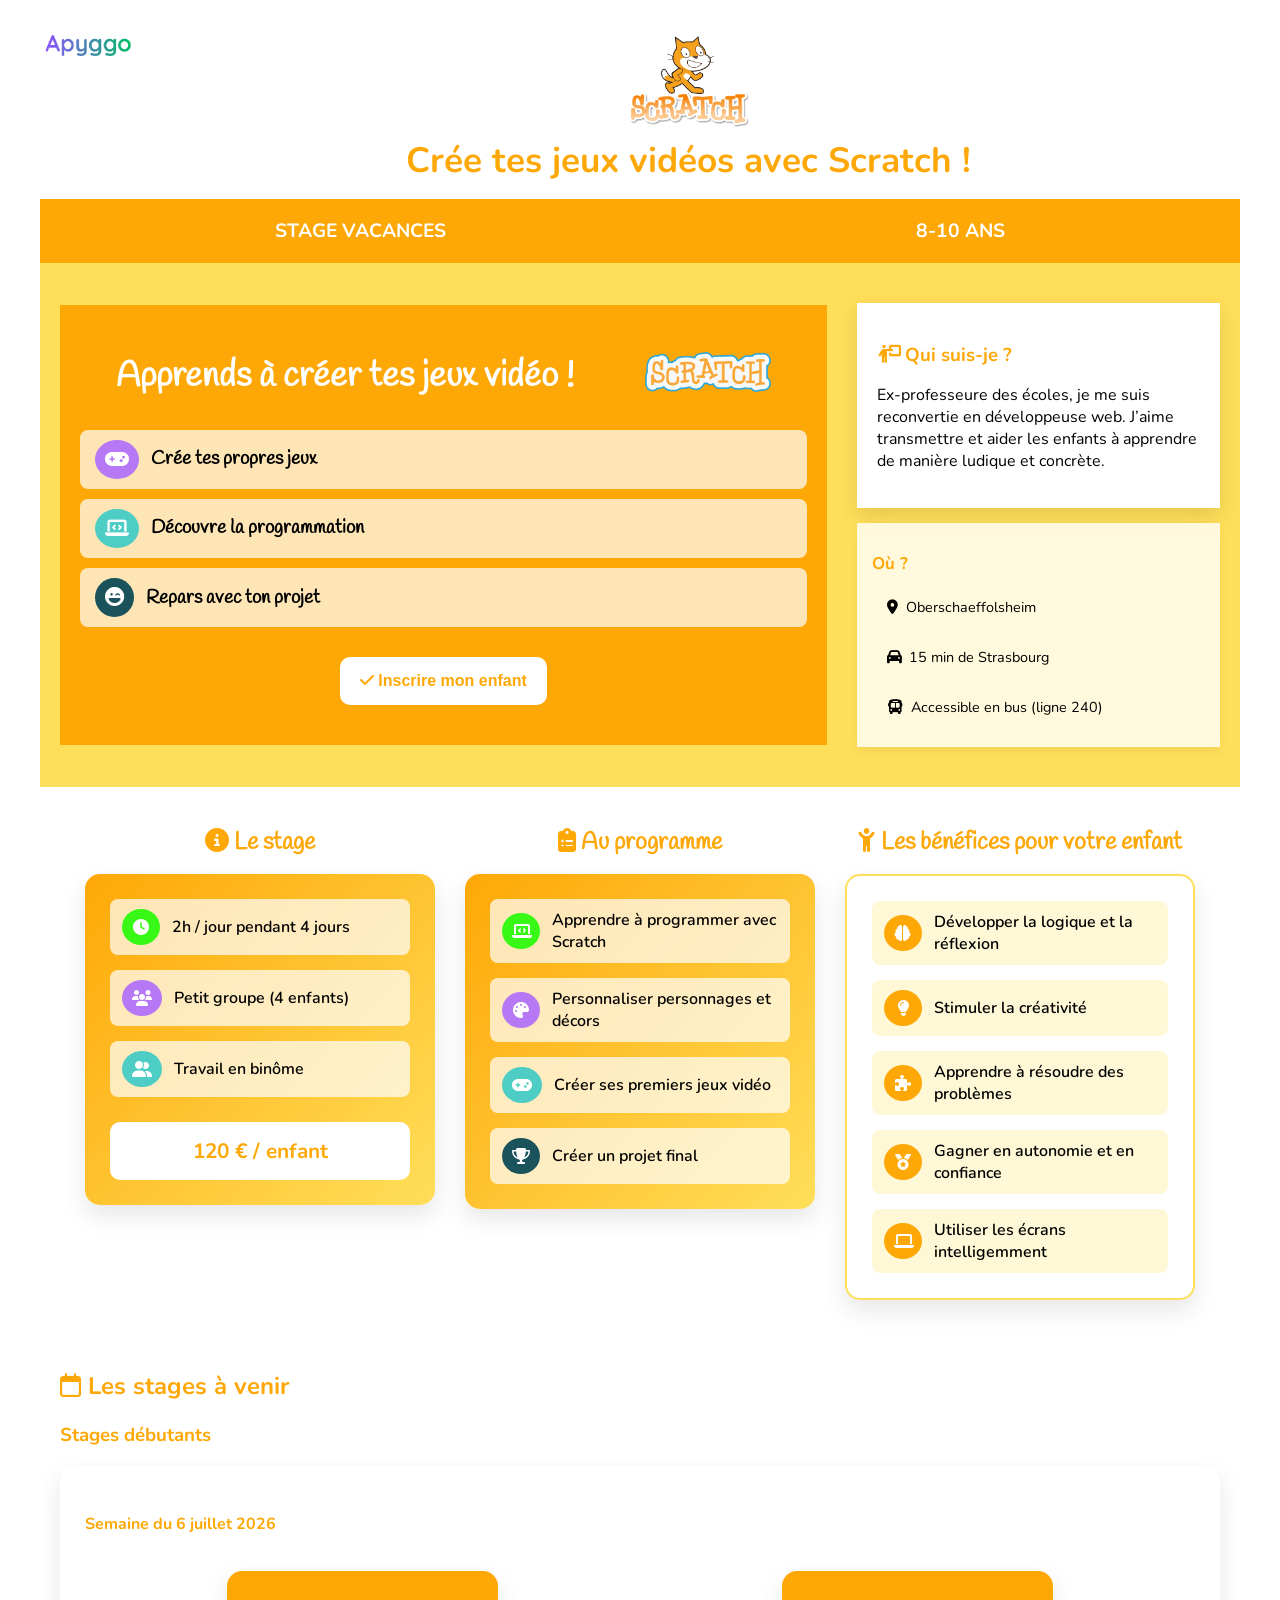
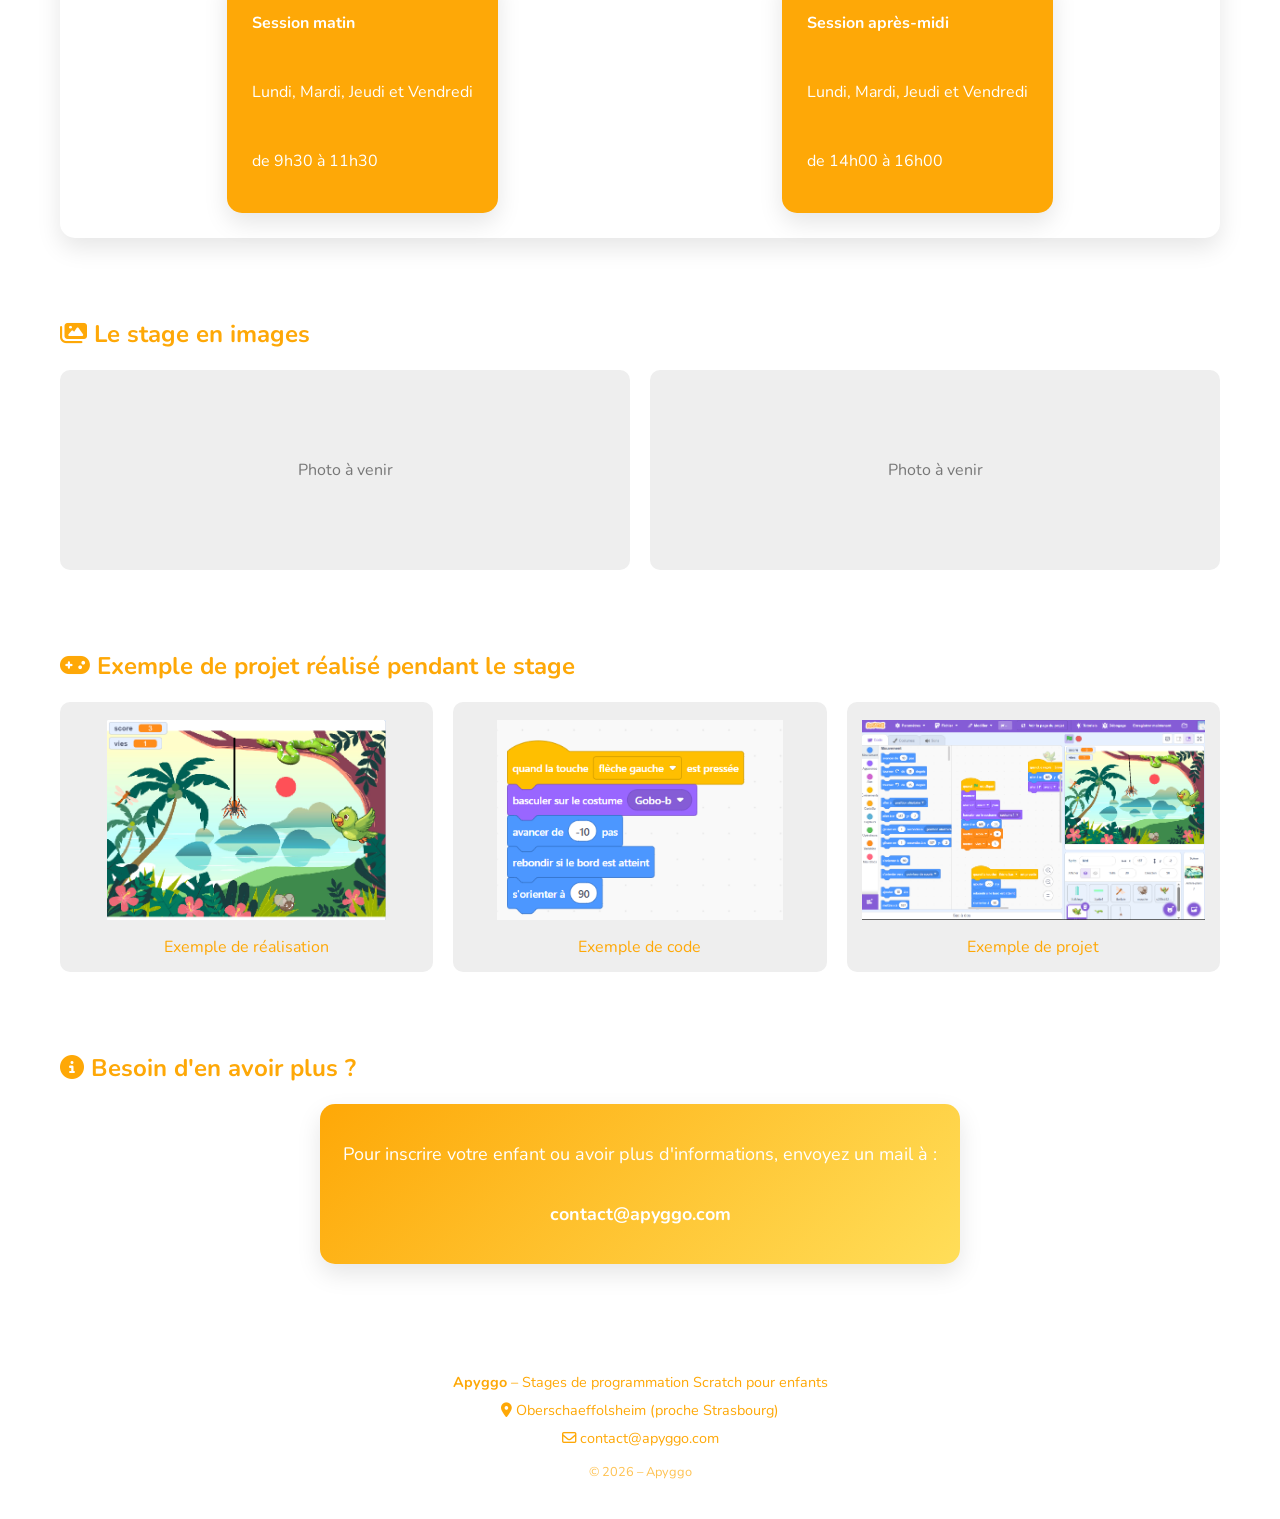
==== stages-scratch/index.html @ 422cd776 "ameliorations seo" ====
<!DOCTYPE html>
<html lang="fr">
<head>
<meta charset="UTF-8">
  <meta name="viewport" content="width=device-width, initial-scale=1.0">

<title>Atelier Scratch pour Enfants à Oberschaeffolsheim près de Strasbourg | Activité vacances Bas-Rhin - Alsace</title>
  
  <meta name="description" content="Vous cherchez une activité pour les vacances scolaires en Alsace ? Découvrez nos stages Scratch pour enfants de 8 à 10 ans à Oberschaeffolsheim, près de Strasbourg. Une activité ludique et éducative pour apprendre la programmation, développer sa logique et créer son propre jeu vidéo.">
  <meta name="keywords" content="stage Scratch enfant, vacances enfants Strasbourg, programmation pour enfants, code débutant, atelier code Bas-Rhin, Oberschaeffolsheim">

  <!-- Google Fonts -->
<link href="https://fonts.googleapis.com/css2?family=Nunito:wght@400;600;800&display=swap" rel="stylesheet">
<link href="https://fonts.googleapis.com/css2?family=Edu+NSW+ACT+Cursive:wght@400..700&family=Handlee&family=Montserrat:ital,wght@0,100..900;1,100..900&family=Nunito:ital,wght@0,200..1000;1,200..1000&family=Raleway:ital,wght@0,100..900;1,100..900&family=Roboto:ital,wght@0,100;0,300;0,400;0,500;0,700;0,900;1,100;1,300;1,400;1,500;1,700;1,900&display=swap" rel="stylesheet">
<link href="style.css" rel="stylesheet">
<link rel="stylesheet" href="https://cdnjs.cloudflare.com/ajax/libs/font-awesome/6.5.0/css/all.min.css">

 <!-- Open Graph / Facebook -->
  <meta property="og:title" content="Stage Scratch pour Enfants à Oberschaeffolsheim">
  <meta property="og:description" content="Stage de programmation Scratch pour enfants de 8 à 10 ans pendant les vacances à Oberschaeffolsheim, près de Strasbourg.">
  <meta property="og:type" content="website">
  <meta property="og:url" content="https://apyggo.com/stages-scratch/index.html">
  <meta property="og:image" content="https://apyggo.com/stages-scratch/logo_scratch.png">

  <link rel="icon" type="image/png" href="logo_apyggo_favicon.png">

</head>

<body class="reveal">

<header>
    <div class="header-top">
        <div class="logo-planyggo">
            <a href="../index.html"><img src="../images/logo_apyggo_3_small.png" alt="Apyggo — logo"/></a>
        </div>
        <div class="titre">
            <img src="logo_scratch.png" height="100px">
            <h1>Crée tes jeux vidéos avec Scratch !</h1>
        </div>
    </div>
    
    <div class="header-bar">
        <p>STAGE VACANCES</p>
        <P>8-10 ANS</P>       
    </div>
</header>

<section class="hero">
    <div class="col_1">
        <div class="hero_title">
        <h2>Apprends à créer tes jeux vidéo !</h2><img src="logo_text.png" height="40px"/>
</div>
        <p class="item"><i class="fa-solid fa-gamepad"></i> Crée tes propres jeux</p>
        <p class="item"><i class="fa-solid fa-laptop-code"></i> Découvre la programmation</p>
        <p class="item"><i class="fa-solid fa-face-laugh-wink"></i> Repars avec ton projet</p>

        <button onclick="contact()" class="cta" id="btn-contact">
            <i class="fa-solid fa-check"></i> Inscrire mon enfant
        </button>
            <div id="email" class="info_inscription">
       <p> Pour vous inscrire ou demander des informations supplémentaires, envoyez un mail à :</p> <p><i class="fa-regular fa-envelope"></i> contact@apyggo.com</p>
         
            </div>
        </div>

    <div class="col_2">
        <div class="line_1">
        <h3><i class="fa-solid fa-person-chalkboard"></i> Qui suis-je ?</h3>
        <p>
            Ex-professeure des écoles, je me suis reconvertie en développeuse web.
            J’aime transmettre et aider les enfants à apprendre de manière ludique et concrète.
        </p>
    </div>
        <div class="location-mini">
            <h3>Où ?</h3>
    <p><i class="fa-solid fa-location-dot"></i> Oberschaeffolsheim</p>
    <p><i class="fa-solid fa-car"></i> 15 min de Strasbourg</p>
    <p><i class="fa-solid fa-bus"></i> Accessible en bus (ligne 240)</p>
</div>
    </div>
    
</section>

<section class="details">
    <div class="details_col_1">
    <h2><i class="fa-solid fa-circle-info"></i> Le stage</h2>
    <div class="box">
            <div class="item">
        <i class="fa-solid fa-clock"></i>
        <span>2h / jour pendant 4 jours</span>
    </div>

    <div class="item">
        <i class="fa-solid fa-users"></i>
        <span>Petit groupe (4 enfants)</span>
    </div>

    <div class="item">
        <i class="fa-solid fa-user-group"></i>
        <span>Travail en binôme</span>
    </div>

 

    <div class="price">
        120 € / enfant
    </div>
    </div>
</div>
<div class="details_col_2">
    <h2><i class="fa-solid fa-clipboard-list"></i>  Au programme </h2>
    <div class="box">
    <div class="item">
        <i class="fa-solid fa-laptop-code"></i>
        <span>Apprendre à programmer avec Scratch</span>
    </div>

    <div class="item">
        <i class="fa-solid fa-palette"></i>
        <span>Personnaliser personnages et décors</span>
    </div>

    <div class="item">
        <i class="fa-solid fa-gamepad"></i>
        <span>Créer ses premiers jeux vidéo</span>
    </div>

    <div class="item">
        <i class="fa-solid fa-trophy"></i>
        <span>Créer un projet final</span>
    </div>
</div>
</div>
<div class="details_col_3">
    <h2><i class="fa-solid fa-child-reaching"></i> Les bénéfices pour votre enfant</h2>
<div class="box benefits">
    <div class="item">
        <i class="fa-solid fa-brain"></i>
        <span>Développer la logique et la réflexion</span>
    </div>

    <div class="item">
        <i class="fa-solid fa-lightbulb"></i>
        <span>Stimuler la créativité</span>
    </div>

    <div class="item">
        <i class="fa-solid fa-puzzle-piece"></i>
        <span>Apprendre à résoudre des problèmes</span>
    </div>

    <div class="item">
        <i class="fa-solid fa-medal"></i>
        <span>Gagner en autonomie et en confiance</span>
    </div>

    <div class="item">
        <i class="fa-solid fa-laptop"></i>
        <span>Utiliser les écrans intelligemment</span>
    </div>
</div>
</div>
</section>

<section class="planning">
    <h2><i class="fa-regular fa-calendar"></i> Les stages à venir</h2>
    <div class="debutants">
        <h3>Stages débutants</h3>
        
        <div class="box semaine">
            <h4>Semaine du 6 juillet 2026</h4>
            <div class="sessions">
                <div class="box session">
                    <p><strong>Session matin</strong></p>
                    <p>Lundi, Mardi, Jeudi et Vendredi</p>
                    <p>de 9h30 à 11h30</p>
                </div>
                <div class="box session">
                    <p><strong>Session après-midi</strong></p>
                    <p>Lundi, Mardi, Jeudi et Vendredi</p>
                    <p>de 14h00 à 16h00</p>
                </div>
            </div>
        </div>
    </div>
</section>

<section class="pictures">
    <h2><i class="fa-solid fa-images"></i> Le stage en images</h2>
    <div class="images">
        <div class="image-placeholder">Photo à venir</div>
        <div class="image-placeholder">Photo à venir</div>
    </div>
</section>

<section class="pictures">
    <h2><i class="fa-solid fa-gamepad"></i> Exemple de projet réalisé pendant le stage</h2>
    <div class="images-projet">
        <div class="image-legend">
            <div class="image-placeholder projet "><img src="image_jeu_scratch.png" height="200px" /></div>
            <p>Exemple de réalisation</p>
        </div>
        <div class="image-legend">
            <div class="image-placeholder projet"><img src="image_code_scratch.png" height="200px"  /></div>
            <p>Exemple de code</p>
        </div>
        <div class="image-legend">
            <div class="image-placeholder projet"><img class="img" src="image_fenetre_scratch.png"  /></div>
            <p>Exemple de projet</p>
        </div>
    </div>
</section>

<section class="contact">
    <h2><i class="fa-solid fa-circle-info"></i> Besoin d'en avoir plus ?</h2>
    <div class="box contact">
    <p>Pour inscrire votre enfant ou avoir plus d'informations, envoyez un mail à : </p>
<p>
<strong> contact@apyggo.com</strong>
    </p></div>
</section>

<footer>
    <div class="footer-content">
        <p><strong><a href="../index.html">Apyggo</a></strong> – Stages de programmation Scratch pour enfants</p>

        <p><i class="fa-solid fa-location-dot"></i> Oberschaeffolsheim (proche Strasbourg)</p>

        <p><i class="fa-regular fa-envelope"></i> contact@apyggo.com</p>

        <p class="legal">
            © 2026 – <a href="../index.html">Apyggo</a>
        </p>
    </div>
</footer>
<button id="backToTop" title="Retour en haut">^</button>

<script>
function contact() {
    const el = document.getElementById("email");
    const btn = document.getElementById("btn-contact");

    el.classList.toggle("show");
    btn.classList.toggle("show");

    if (el.classList.contains("show")) {
        btn.innerText = "Fermer";
    } else {
        btn.innerHTML = '<i class="fa-solid fa-check"></i> Inscrire mon enfant';
    }
}

</script>
<script src="../script.js"></script>

</body>
</html>
---- stages-scratch/style.css ----
body {
    font-family: 'Nunito', sans-serif;
    margin: auto;
    background: #ffffff;
    color: #000;
        max-width: 1200px;
}

/* HEADER */
header {
    background: white;
    color: #fea807;
    text-align: center;

}

header h1 {
    margin: 0;
    font-size: 2.2em;
}

.header-bar {
    background-color: #fea807;
    color: white;
    font-weight: bold;
    display: FLEX;
    justify-content: space-around;
}
header p {
    font-size: 1.2em;
}

header img {
    margin-top: 20px;
}

.header-bar {
    margin-top: 15px;
 
}

/* SECTIONS */
section {
    padding: 30px 20px;

    margin: auto;
}

.hero {
    background: #ffde59;
justify-content: center;
    display: flex;
    gap: 30px;
    align-items: center;
    padding: 40px 20px;
    
}

.hero_title {
    display: flex;
    align-items: center;
    justify-content: space-around;
}

.hero .col_1 {
        font-family: 'handlee', sans-serif;
    flex: 2;
    font-size: 1.2em;
    text-align: center;
        background-color: #fea807;
        padding: 20px;
}

.hero .col_1 h2 {
    font-size: 1.8em;
    margin-bottom: 20px;
}

.hero .col_1 p {
    padding: 10px 15px;
    border-radius: 8px;
    margin: 10px 0;
    font-weight: 600;
}

.hero .col_2 {
    flex: 1;

}

.hero .line_1 {
    background: white;
    padding: 20px;
    box-shadow: 0 8px 20px rgba(0,0,0,0.1);
}

.hero h3 {
    color: #fea807;
    margin-bottom: 10px;
}

.cta {
    display: inline-block;
    margin-top: 20px;
    background: white;
    color: #fea807;
    padding: 15px 20px;
    border-radius: 10px;
    text-decoration: none;
    font-weight: bold;
    transition: 0.5s;
    align-self: center;
}

.cta:hover {
   
    transform: scale(1.2);
}

.info_inscription {
    font-family: 'Nunito', sans-serif;
    font-size: medium;
}

.hero h2 {
    color: white;

}

.details {
    display: flex;
    justify-content: center;
    color: #fea807;
    gap: 30px;
    flex-wrap: wrap; /* 🔥 IMPORTANT */
    padding: 20px;
}

.details h2 {
    font-family: 'handlee', sans-serif;
    justify-self: center;
        text-align: center;
    margin-bottom: 15px;
    
}



.details_col_1,
.details_col_2,
.details_col_3 {
    flex: 1 1 300px; /* 🔥 magique */
    max-width: 350px;
}
/* BOX */
.box {
    display: flex;
    flex-direction: column;
    gap: 15px;

    background: linear-gradient(135deg, #fea807, #ffde59);
    color: #000;

    padding: 25px;
    border-radius: 15px;

    box-shadow: 0 10px 25px rgba(0,0,0,0.1);

    max-width: 320px;
    margin: auto;
}


.box {
    transition: 0.3s;
}

.box:hover {
    transform: translateY(-5px);
    box-shadow: 0 15px 35px rgba(0,0,0,0.15);
}

.box.contact {
    max-width: 600px;
    gap:0px;
    padding: 20px;
    color: white;
}

.box.semaine:hover {
    transform: none;
}

.box.semaine {
    display: flex;
    max-width: 1200px;
    background: none;
    flex-direction: column;
    color: #fea807;
}

.sessions {
    display: flex;
    flex-direction: row;
}

.box.session {
    background: none;
    background-color: #fea807;
    color: white;
}
.location-mini {
    margin-top: 15px;
    padding: 12px 15px;

    background: #fff8d6;


    font-size: 0.9em;
}

.location-mini p {
    margin: 6px 0;
    display: flex;
    align-items: center;
    gap: 8px;
    padding: 12px 15px;
}

.location-mini {
    background: rgba(255,255,255,0.8);
    backdrop-filter: blur(5px);
    box-shadow: 0 4px 10px rgba(0,0,0,0.05);
}

.item {
    display: flex;
    align-items: center;
    gap: 12px;

    background: rgba(255,255,255,0.7);
    padding: 10px 12px;
    border-radius: 8px;

    font-weight: 600;
}

.item i {
    color: #fea807;
    background: white;
    padding: 8px;
    border-radius: 50%;
}

.item i {
    color: white;
    background: #000;
    padding: 10px;
    border-radius: 50%;
    min-width: 18px;
    text-align: center;
}

.item:nth-child(1) i { background: #38f916; }
.item:nth-child(2) i { background: #b678f4; }
.item:nth-child(3) i { background: #4ecdc4; }
.item:nth-child(4) i { background: #1a535c; }

.price {
    margin-top: 10px;
    padding: 15px;

    background: white;
    color: #fea807;

    text-align: center;
    font-size: 1.3em;
    font-weight: bold;

    border-radius: 10px;
}


/* BENEFICES */
.benefits li {
    margin-bottom: 10px;
}

.box.benefits {
    background: white;
    border: 2px solid #ffde59;
}

.benefits .item {
    background: #fff8d6;
}

.benefits .item i {
    background: #fea807;
    color: white;
}

.pictures, .planning {
    color: #fea807;
}
/* IMAGES */
.images, .images-projet {
    display: flex;
    gap: 20px;
    margin-top: 20px;
    flex-wrap: wrap;
}

.projet {
    height: 200px;
}

.img {
    height:200px ;
}

.image-legend {
    flex: 1;
    height: 250px;
    background: #eee;
    display: flex;
    align-items: center;
    justify-content: center;
    max-width: 100%;
    border-radius: 10px;
    padding-top: 20px;
    flex-direction: column;
}
.image-placeholder {
    flex: 1;
    height: 200px;
    background: #eee;
    display: flex;
    align-items: center;
    justify-content: center;
    color: #777;
    border-radius: 10px;
    max-width: 100%;
}


/* CONTACT */

.contact p {
    display: flex;
    justify-content: center;
    font-size: large;

}

     .contact   h2  {
        color: #fea807;

}

button {
    background: #fea807;
    color: white;
    border: none;
    padding: 15px 25px;
    font-size: 16px;
    border-radius: 8px;
    cursor: pointer;
}

footer a {
    text-decoration: none;
    color: #fea807;;
}

footer {
    background: white;
    color: #fea807;
    padding: 30px 20px;
    margin-top: 40px;
}

.footer-content {
    max-width: 800px;
    margin: auto;
    text-align: center;
}

footer p {
    margin: 8px 0;
    font-size: 0.9em;
}

footer .legal {
    margin-top: 15px;
    font-size: 0.8em;
    opacity: 0.7;
}

#email {
    max-height: 0;
    overflow: hidden;
    margin-top: 20px;
    opacity: 0;
    transition: all 0.3s ease;
    
}

#email.show {
    max-height: 150px;
    opacity: 1;
    background-color: #fff8d6;
}

#btn-contact.show {
 background-color: #fff8d6;
}

@media (max-width: 768px) {
    .details {
        flex-direction: column;
        align-items: center;
    }

    .details_col_1,
    .details_col_2,
    .details_col_3 {
        width: 100%;
        max-width: 400px;
    }

     .hero {
        flex-direction: column;
    }

    .hero .col_1,
    .hero .col_2 {
        width: 100%;
    }

    .hero .col_1 {
        text-align: center;
    }

.sessions {
    flex-direction: column;
    gap:20px;
}
.img {
    height:150px ;
}

}

/* small animations */
.reveal{opacity:0;transform:translateY(10px);transition:all 700ms cubic-bezier(.16,.84,.24,1)}
.reveal.active{opacity:1}



#backToTop {
  position: fixed;
  bottom: 24px;
  right: 24px;
  width: 48px;
  height: 48px;
  display: flex;
  align-items: center;
  justify-content: center;

  font-size: 1.5rem;
  background: linear-gradient(90deg, #fea807, #fea807);
  color: white;
  border: none;
  border-radius: 50%;
  cursor: pointer;
  box-shadow: 0 4px 12px rgba(0,0,0,0.25);
  opacity: 0;
  pointer-events: none;
  transition: all 0.3s ease;
  z-index: 999;
}

/* Affichage du bouton */
#backToTop.show {
  opacity: 0.5;
  pointer-events: auto;
}

/* Effet au hover */
#backToTop:hover {
  transform: translateY(-4px) scale(1.1);
  opacity: 1;
  box-shadow: 0 6px 20px rgba(0,0,0,0.3);
}

.logo-planyggo img {height:30px;width:auto;display:flex;}

.header-top {
    display: flex;
}



header .titre {
    margin: auto;
}

@media (max-width: 768px) {
    .header-top {
        display: block;

    }
}
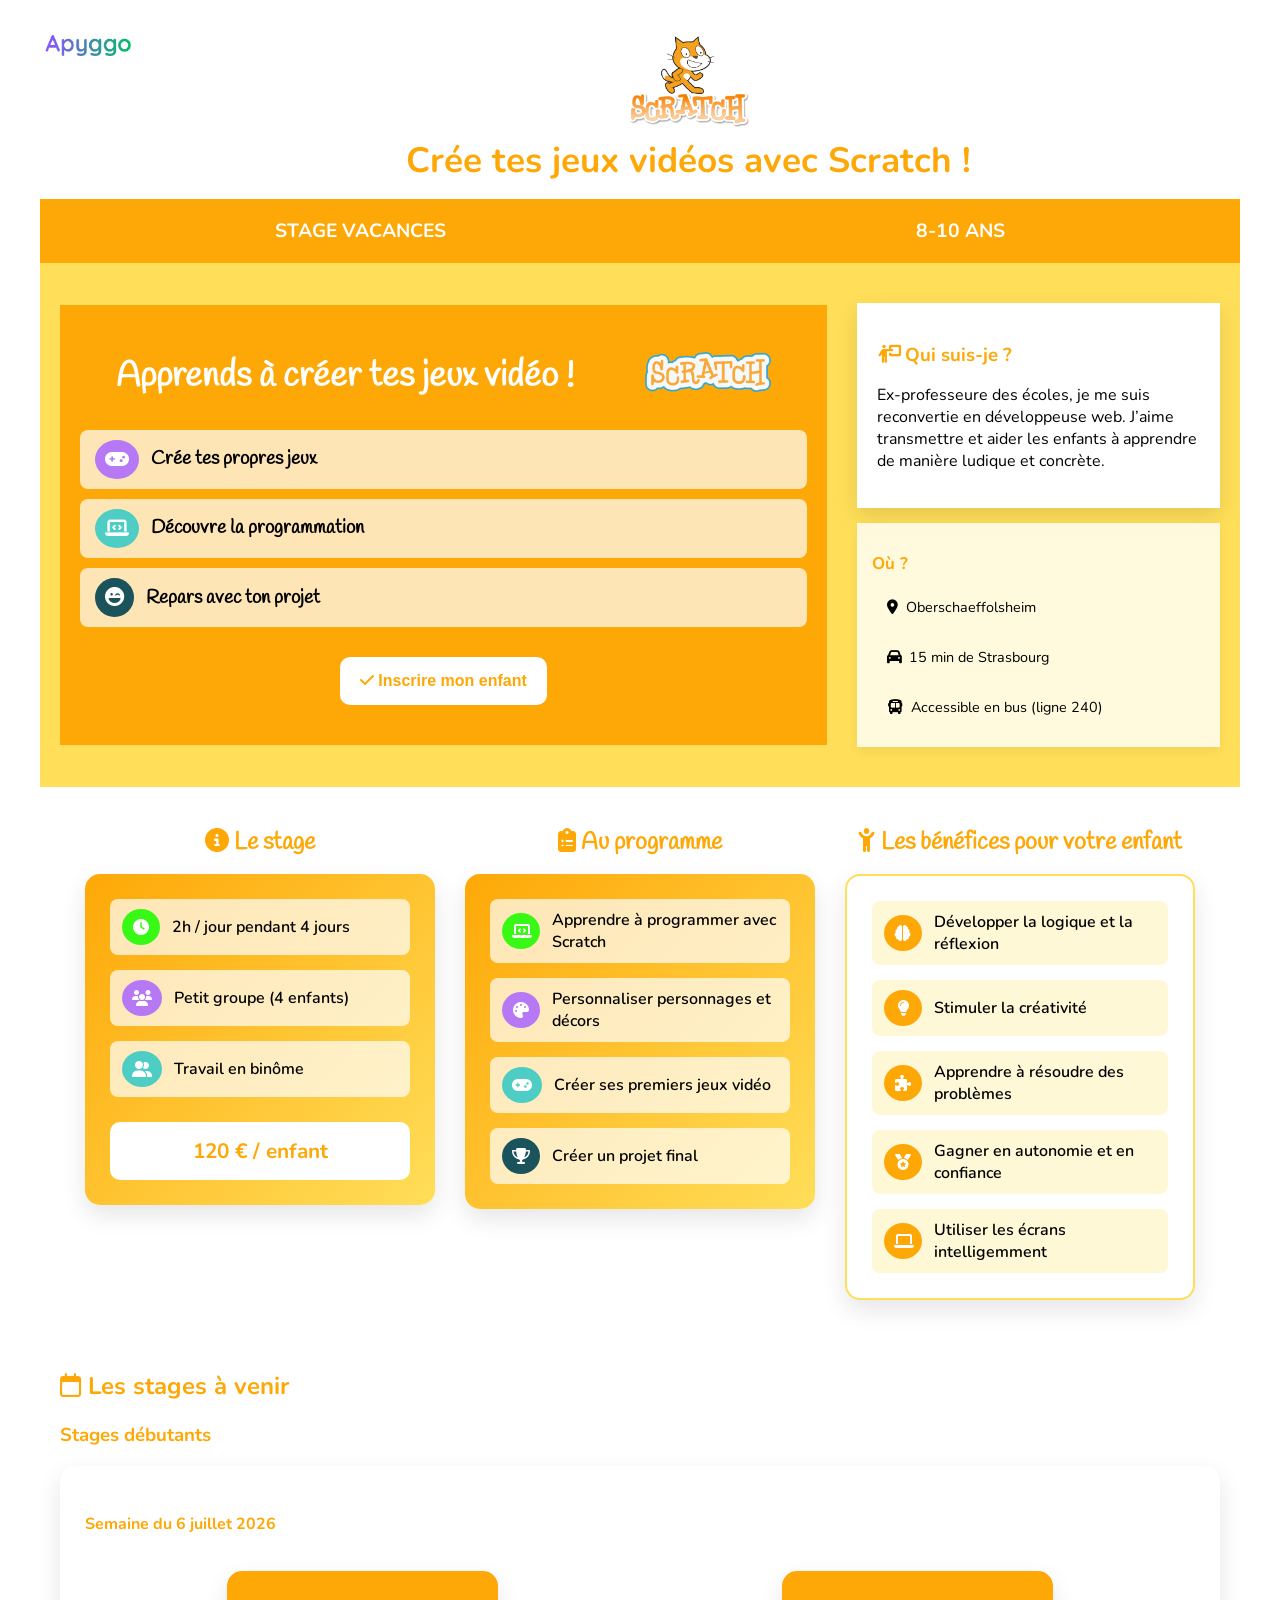
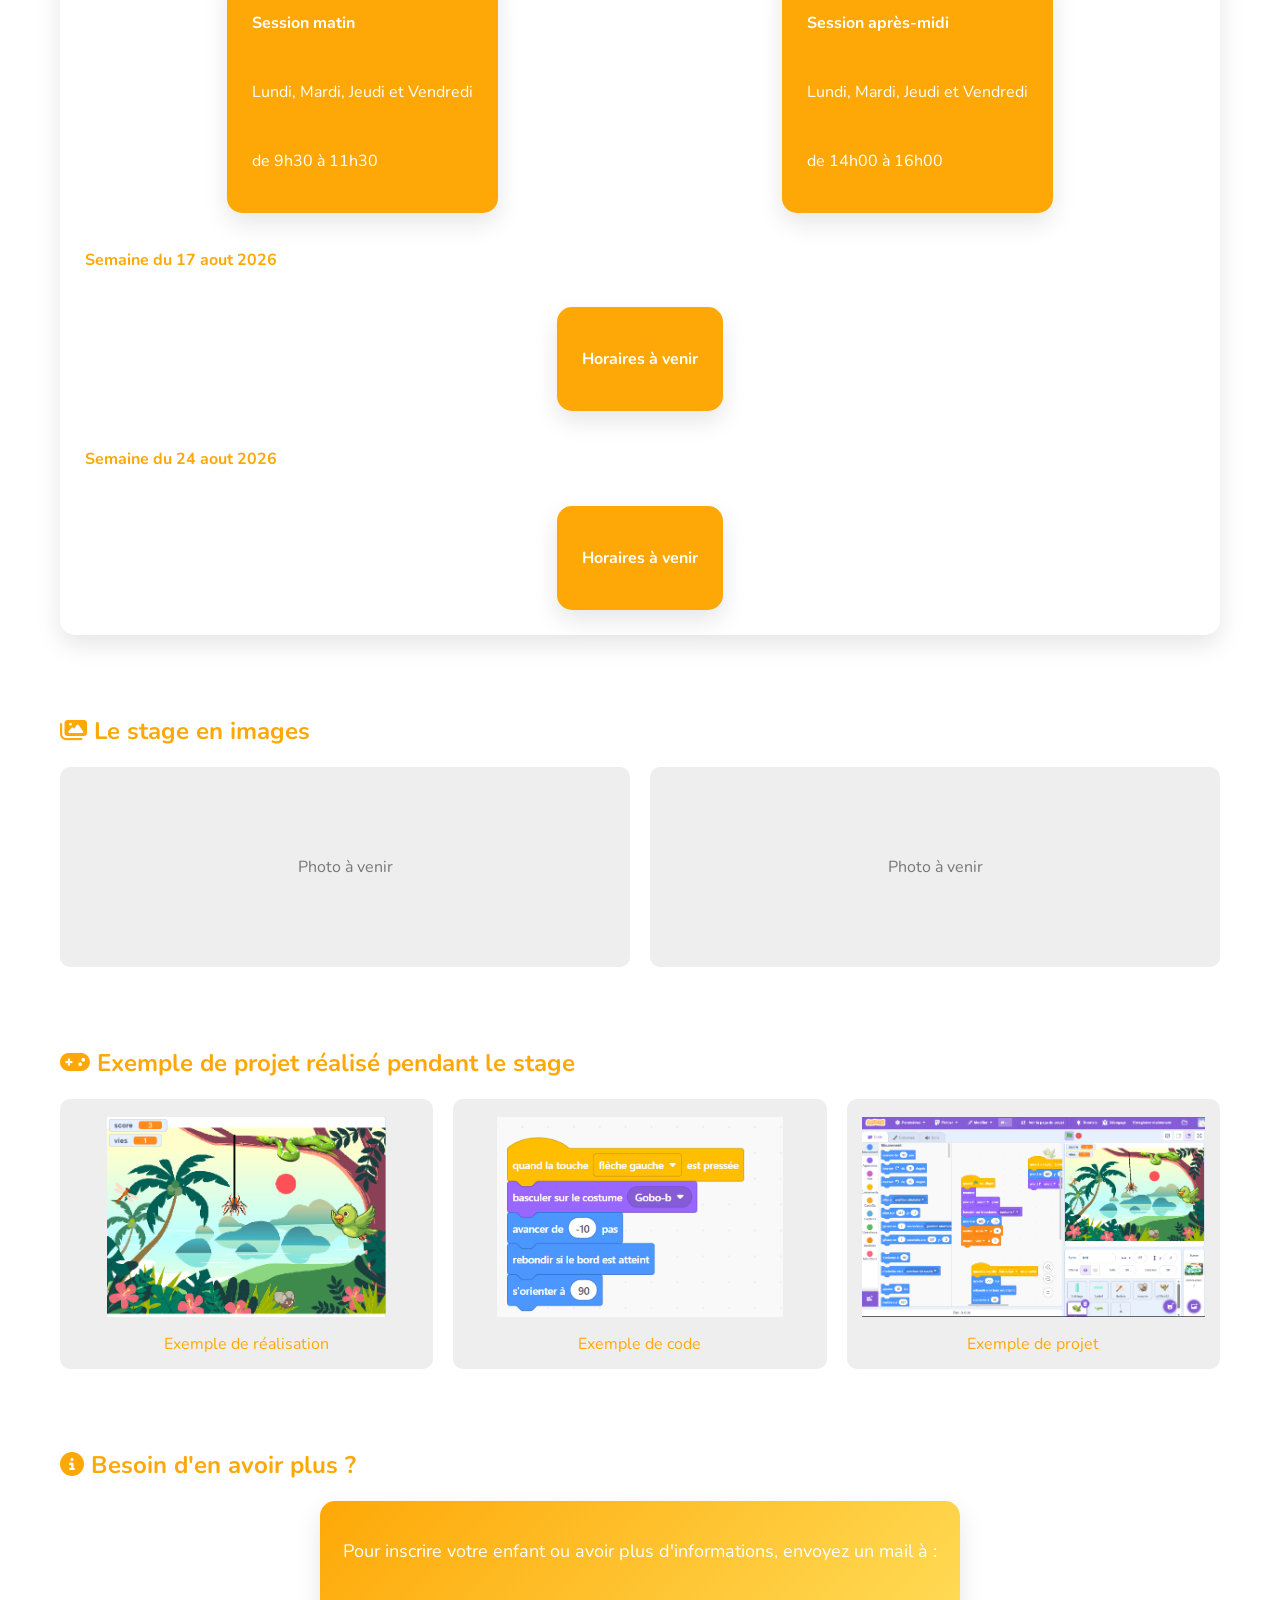
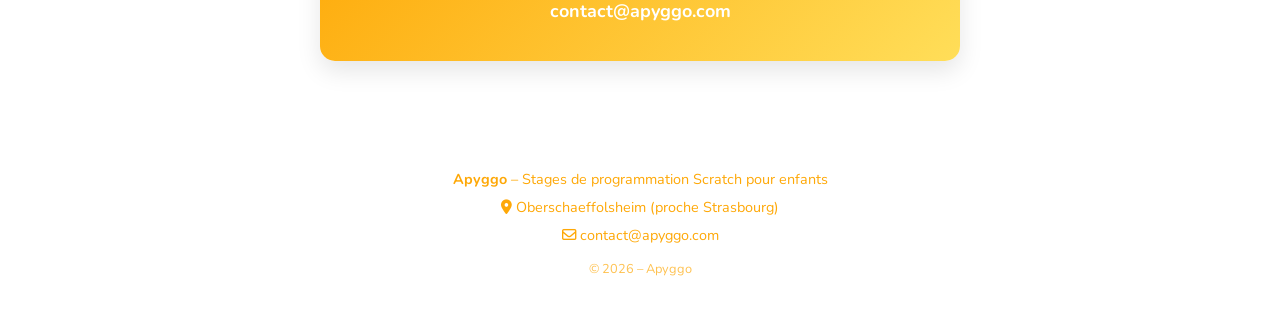
==== commit a032ab55: "ajout aout" ====
--- a/stages-scratch/index.html
+++ b/stages-scratch/index.html
@@ -181,6 +181,18 @@
                     <p>de 14h00 à 16h00</p>
                 </div>
             </div>
+            <h4>Semaine du 17 aout 2026</h4>
+            <div class="sessions">
+                <div class="box session">
+                    <p><strong>Horaires à venir</strong></p>
+                </div>
+            </div>
+            <h4>Semaine du 24 aout 2026</h4>
+            <div class="sessions">
+                <div class="box session">
+                    <p><strong>Horaires à venir</strong></p>
+                </div>
+            </div>
         </div>
     </div>
 </section>
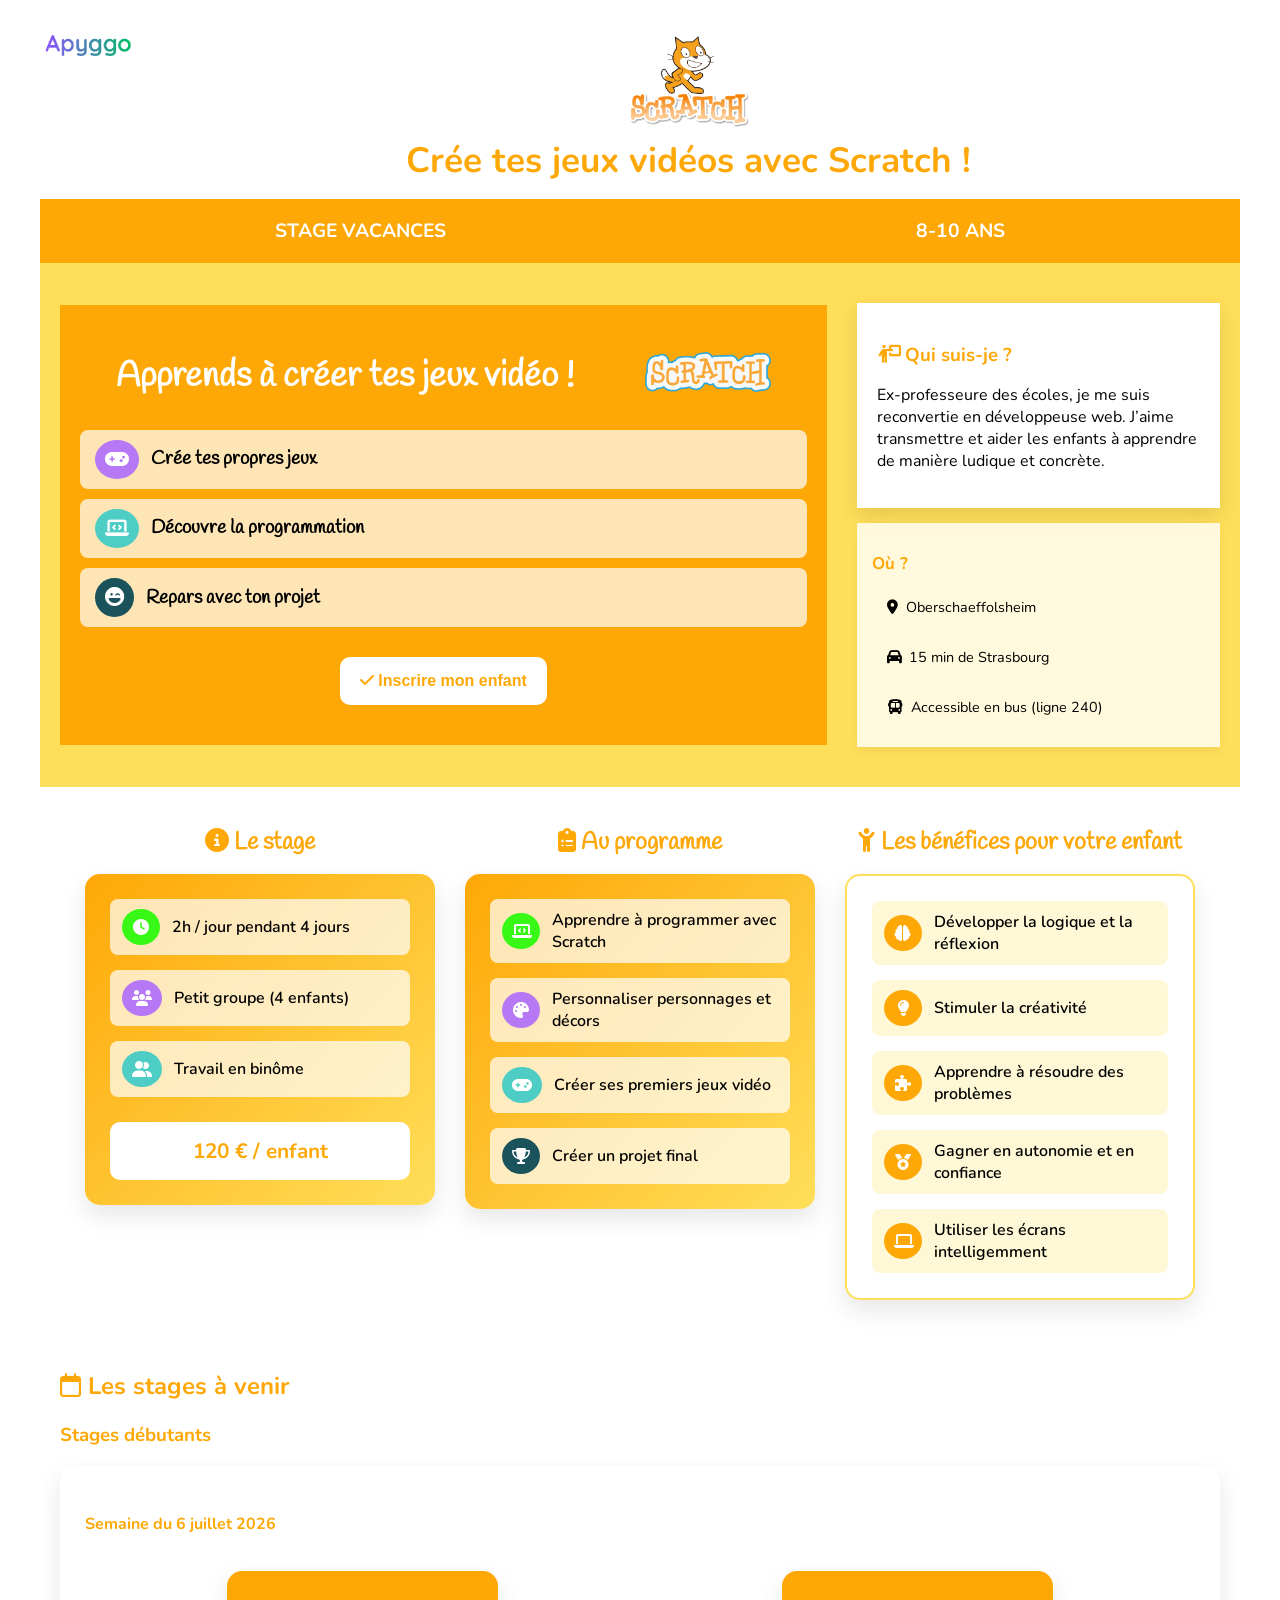
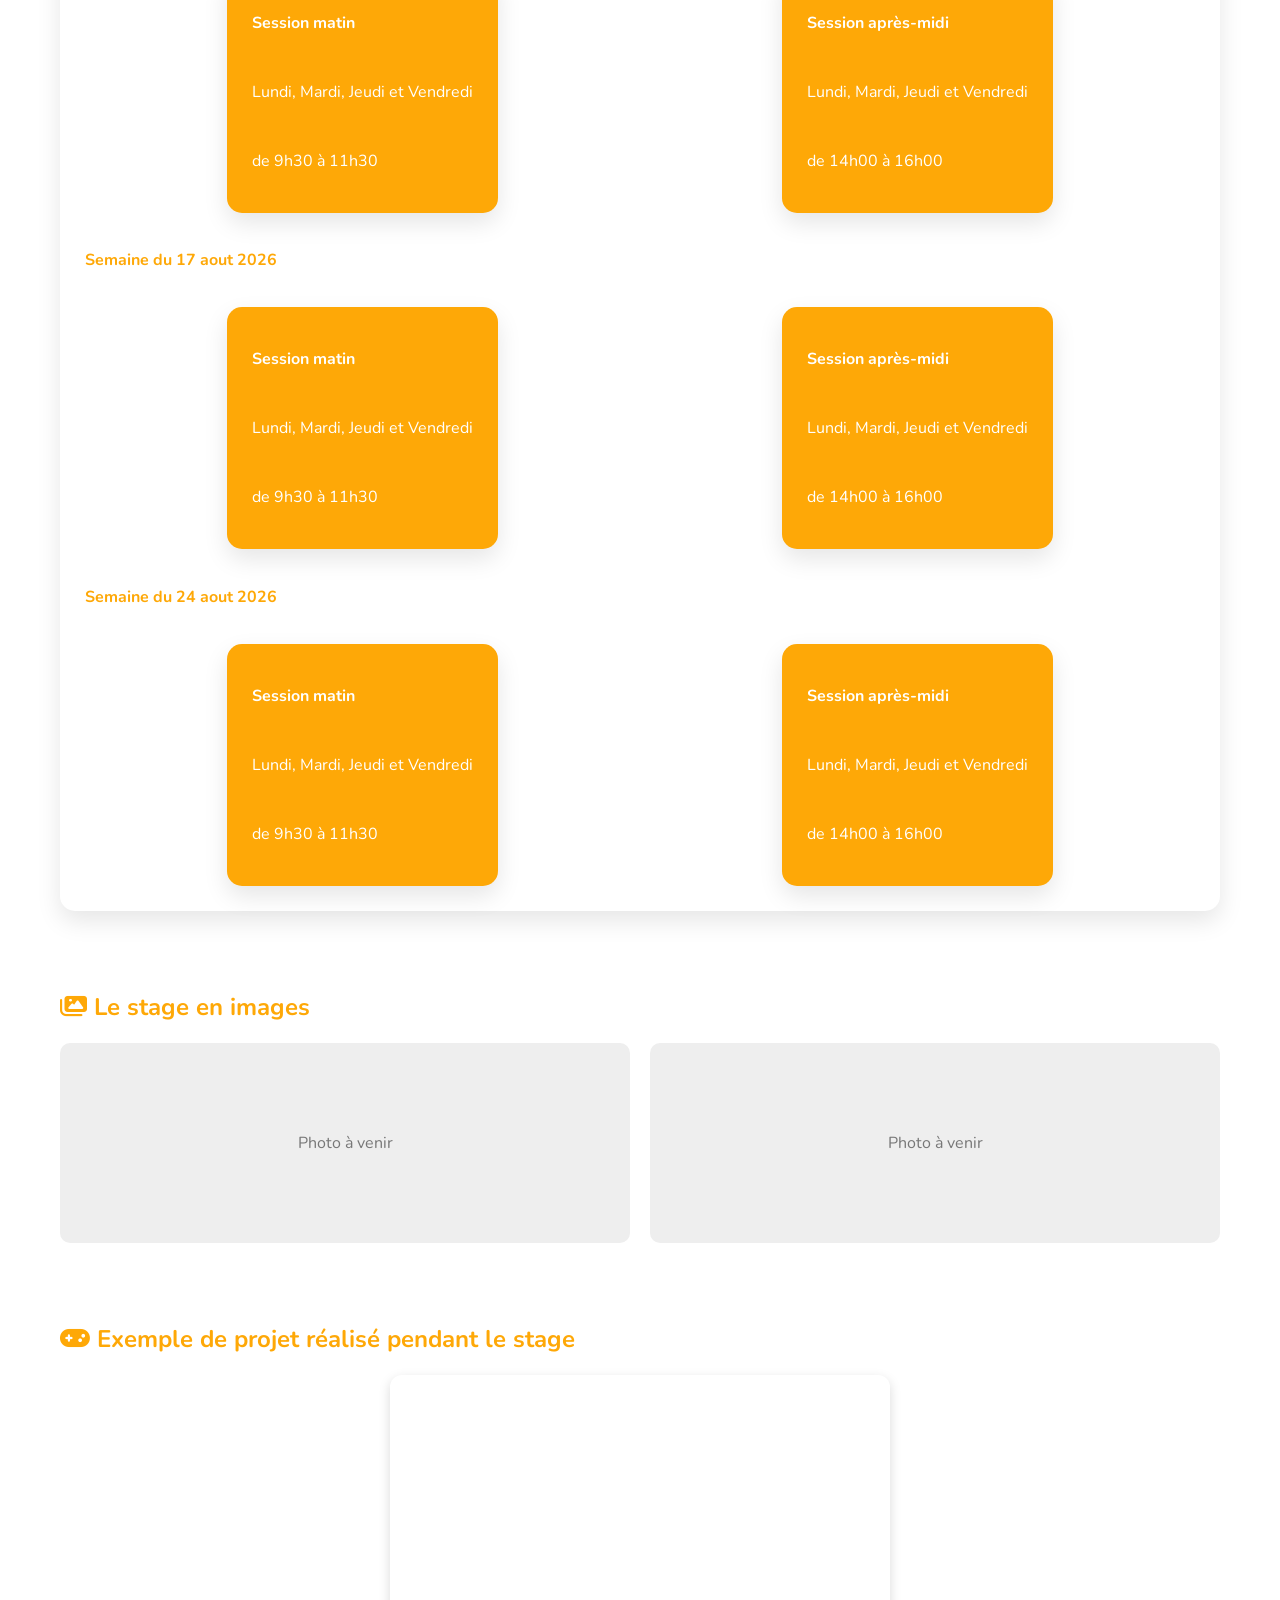
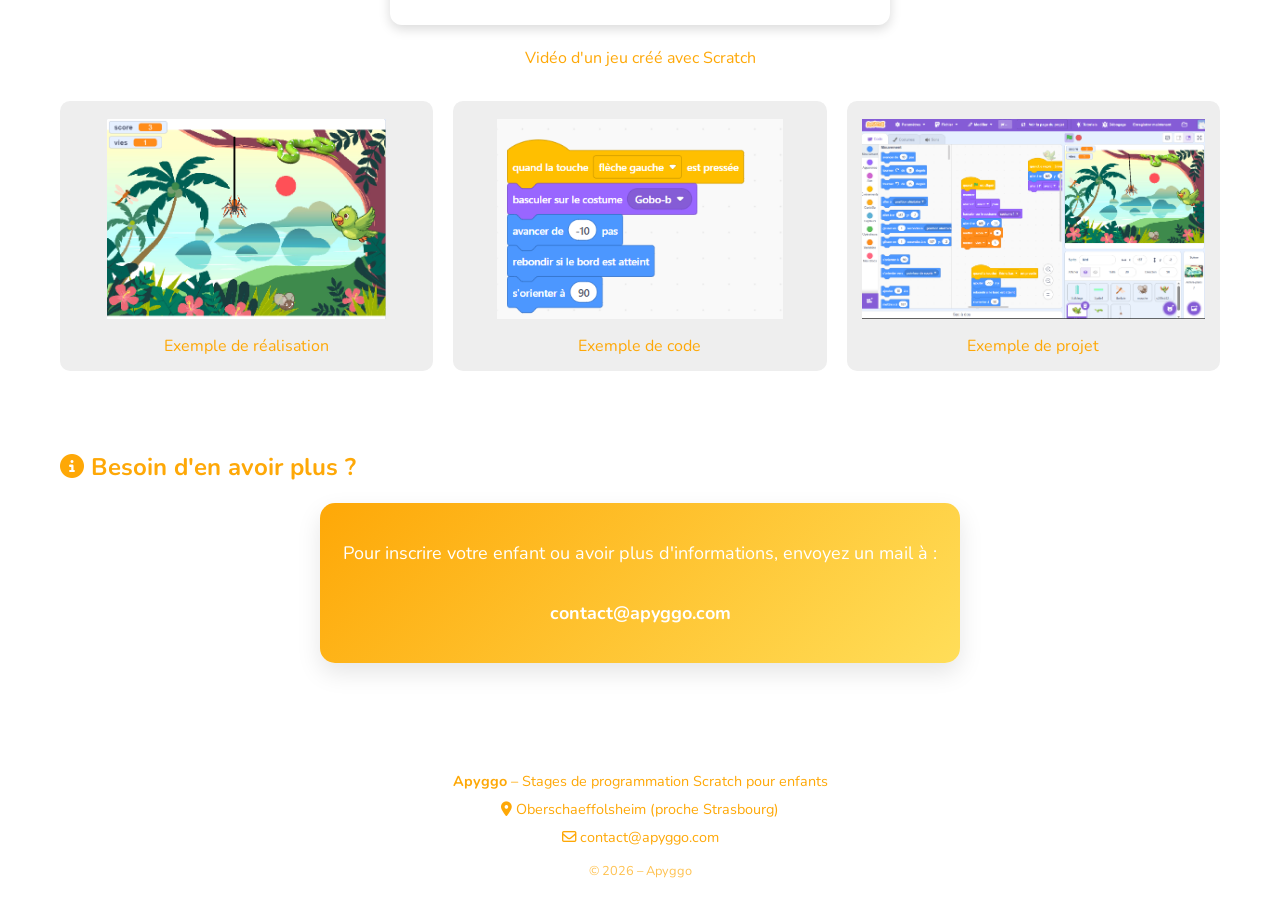
==== commit fde88feb: "ajout video" ====
--- a/stages-scratch/index.html
+++ b/stages-scratch/index.html
@@ -184,13 +184,27 @@
             <h4>Semaine du 17 aout 2026</h4>
             <div class="sessions">
                 <div class="box session">
-                    <p><strong>Horaires à venir</strong></p>
+                    <p><strong>Session matin</strong></p>
+                    <p>Lundi, Mardi, Jeudi et Vendredi</p>
+                    <p>de 9h30 à 11h30</p>
+                </div>
+                <div class="box session">
+                    <p><strong>Session après-midi</strong></p>
+                    <p>Lundi, Mardi, Jeudi et Vendredi</p>
+                    <p>de 14h00 à 16h00</p>
                 </div>
             </div>
             <h4>Semaine du 24 aout 2026</h4>
             <div class="sessions">
                 <div class="box session">
-                    <p><strong>Horaires à venir</strong></p>
+                    <p><strong>Session matin</strong></p>
+                    <p>Lundi, Mardi, Jeudi et Vendredi</p>
+                    <p>de 9h30 à 11h30</p>
+                </div>
+                <div class="box session">
+                    <p><strong>Session après-midi</strong></p>
+                    <p>Lundi, Mardi, Jeudi et Vendredi</p>
+                    <p>de 14h00 à 16h00</p>
                 </div>
             </div>
         </div>
@@ -207,6 +221,13 @@
 
 <section class="pictures">
     <h2><i class="fa-solid fa-gamepad"></i> Exemple de projet réalisé pendant le stage</h2>
+    <div class="video-demo">
+        <video autoplay muted loop playsinline preload="metadata">
+            <source src="video_jeu.mp4" type="video/mp4">
+            Votre navigateur ne supporte pas la lecture vidéo.
+        </video>
+        <p>Vidéo d'un jeu créé avec Scratch</p>
+    </div>
     <div class="images-projet">
         <div class="image-legend">
             <div class="image-placeholder projet "><img src="image_jeu_scratch.png" height="200px" /></div>
--- a/stages-scratch/style.css
+++ b/stages-scratch/style.css
@@ -511,4 +511,16 @@
         display: block;
 
     }
+}
+
+.video-demo {
+    max-width: 500px;
+    margin: 0 auto 2rem;
+    text-align: center;
+}
+
+.video-demo video {
+    width: 100%;
+    border-radius: 12px;
+    box-shadow: 0 4px 12px rgba(0,0,0,.15);
 }
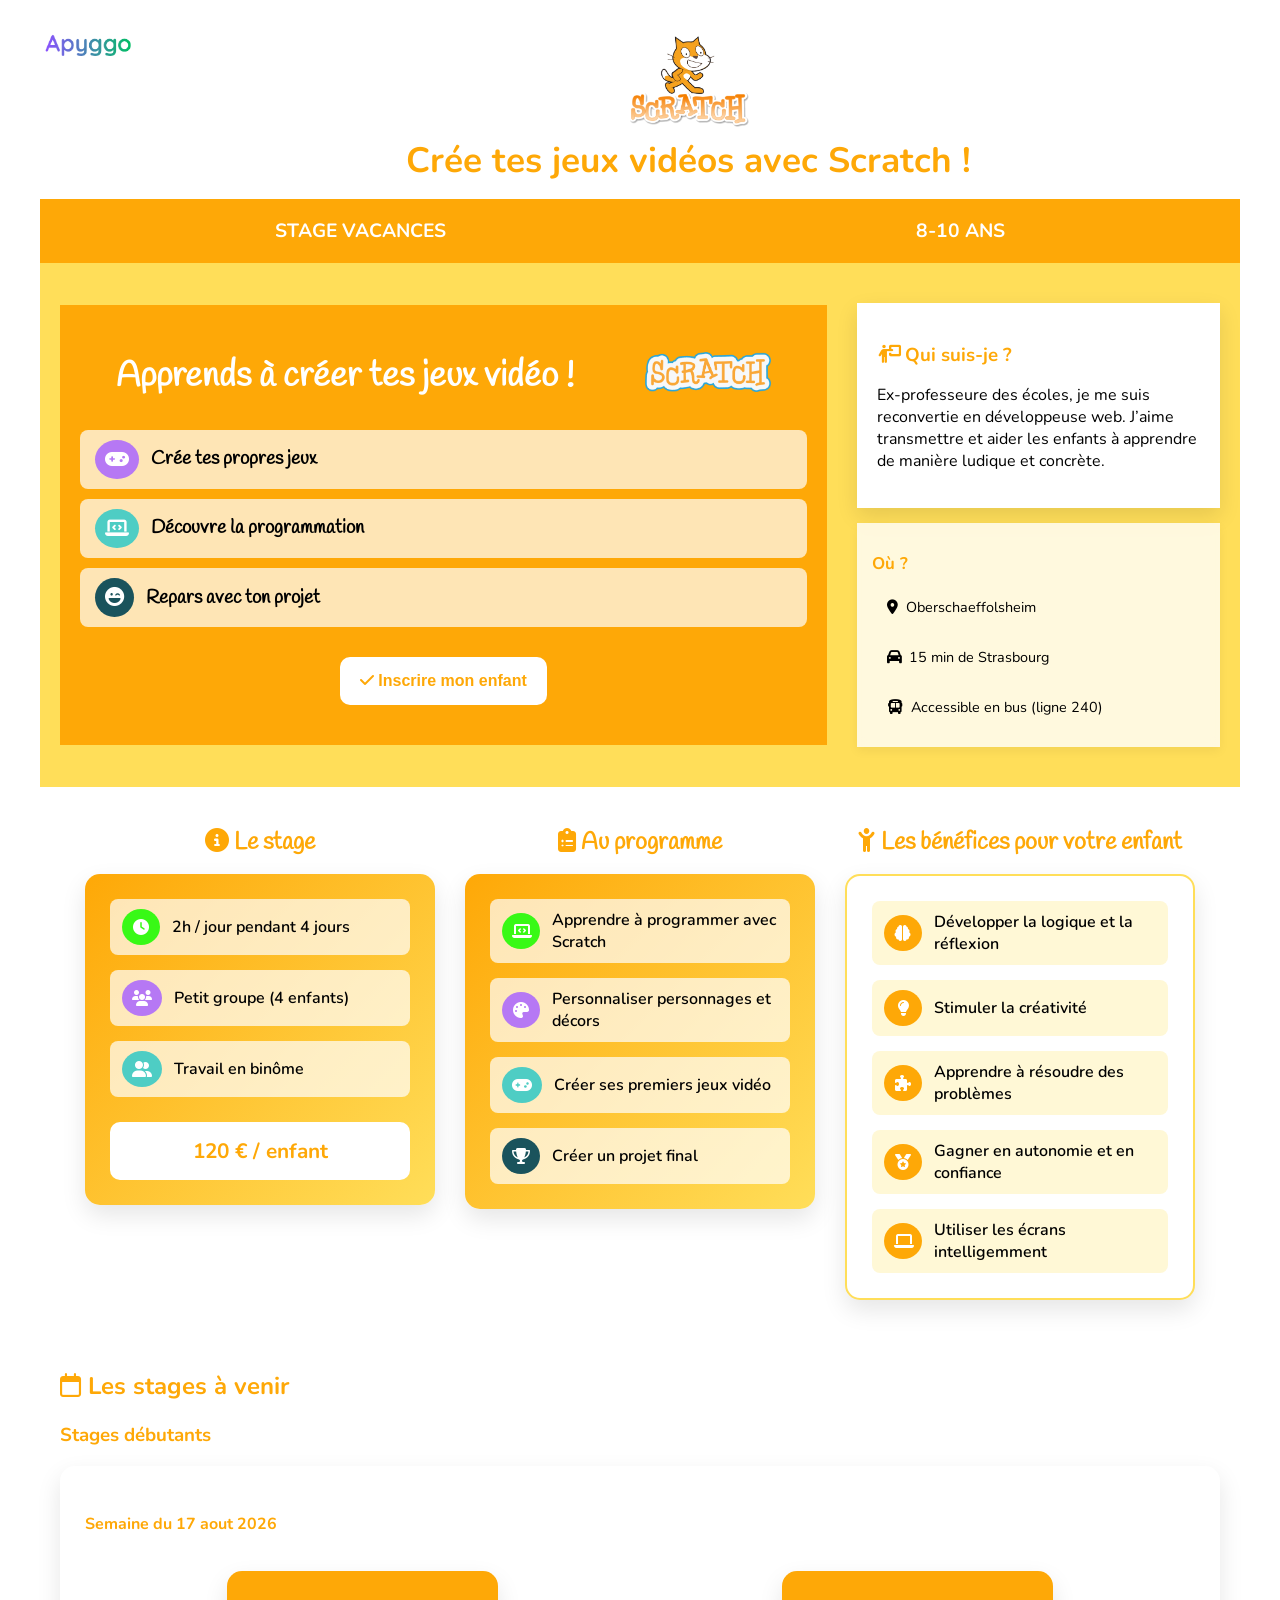
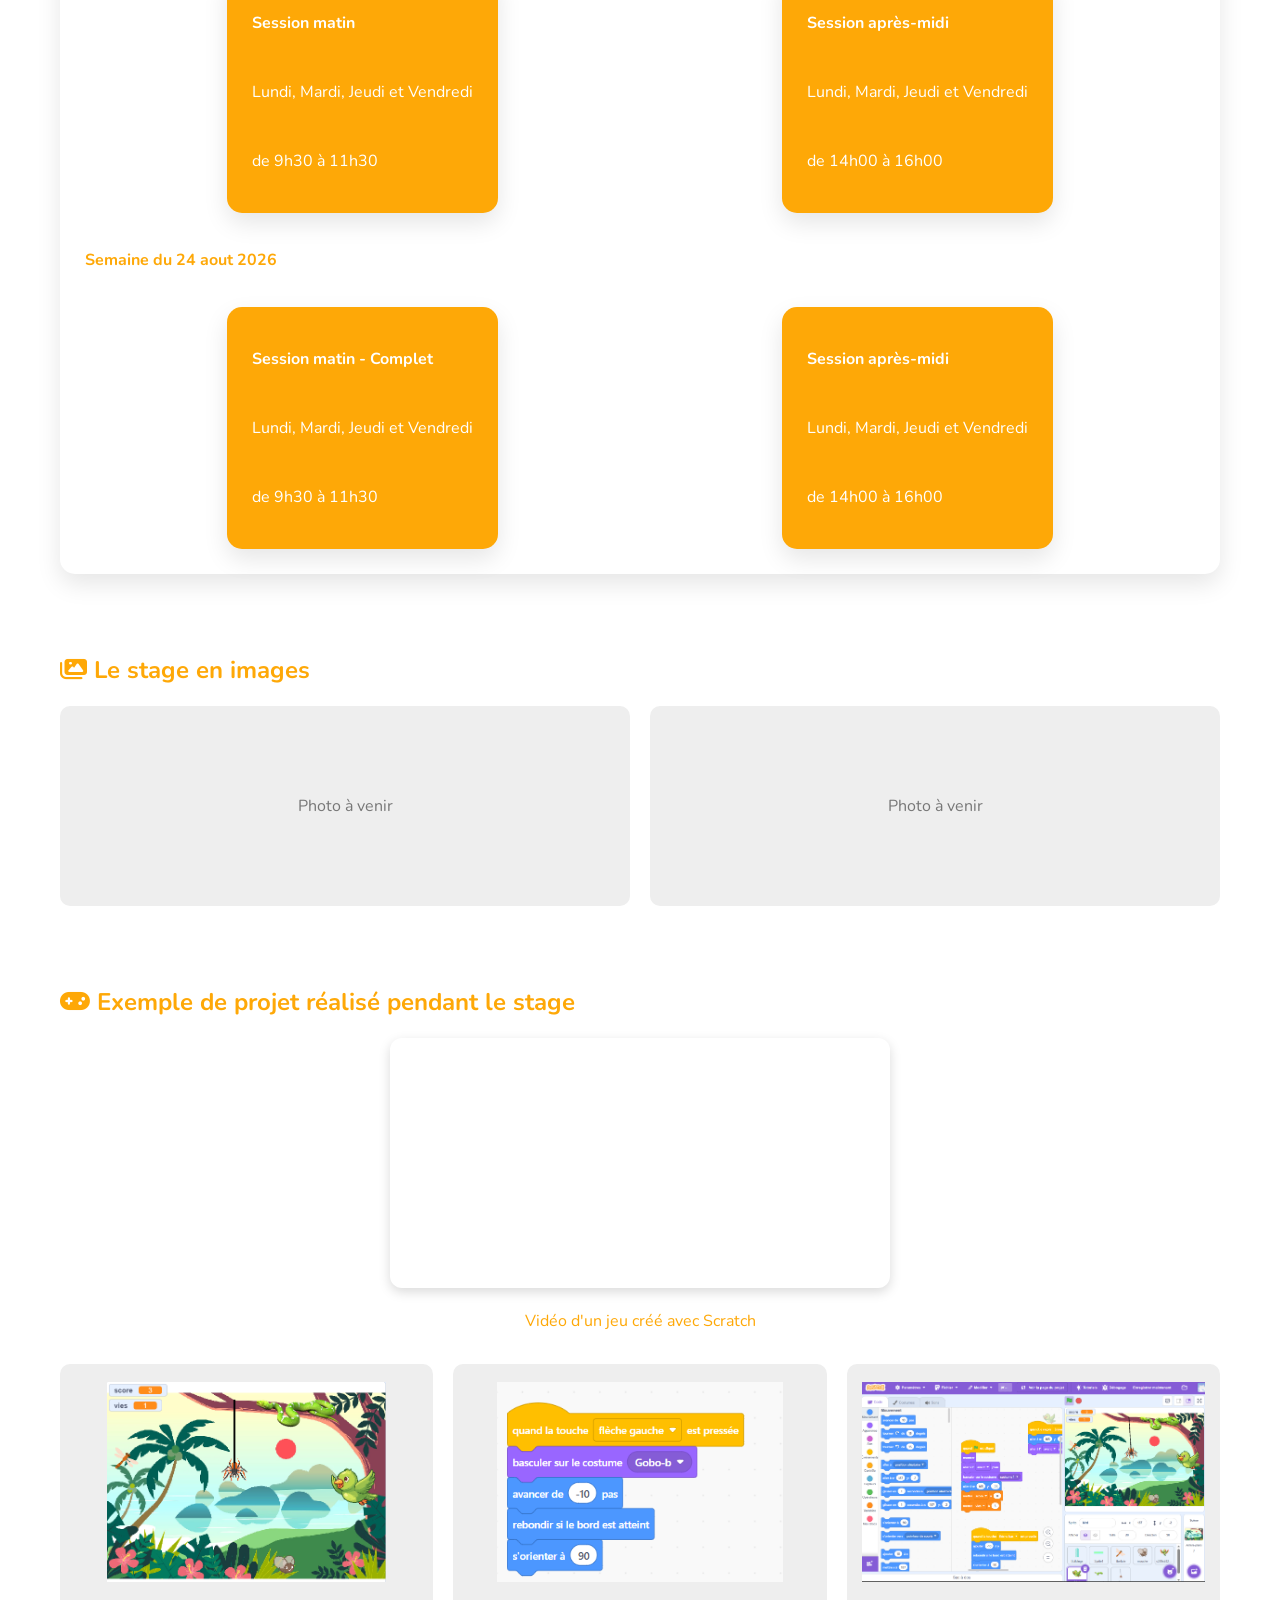
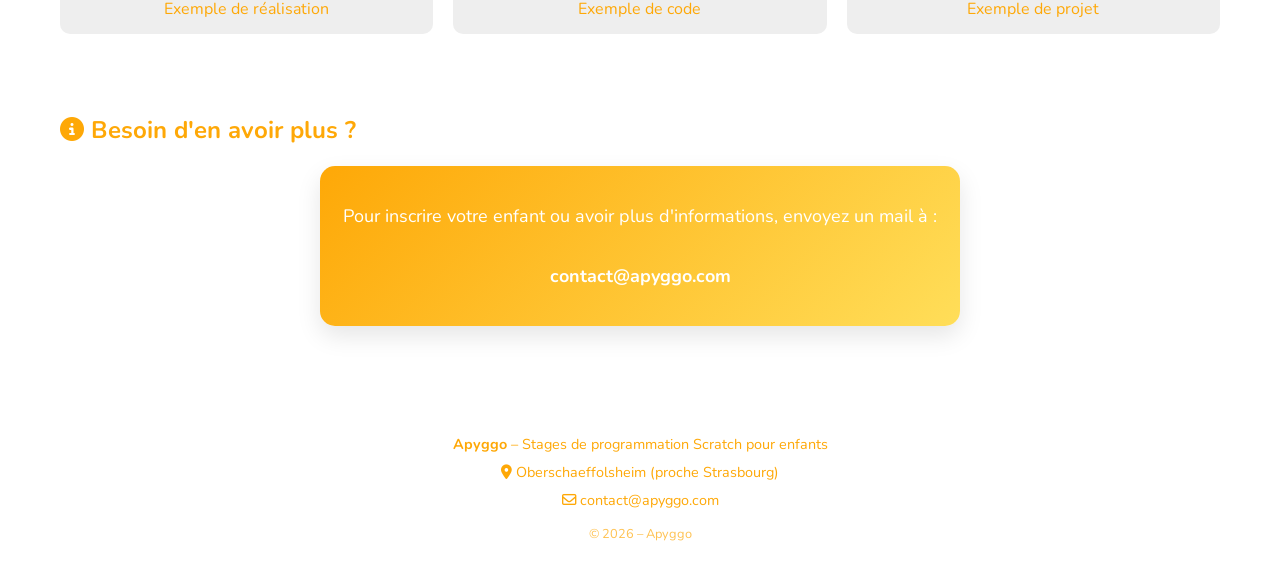
==== commit 387a6fa8: "màj dates" ====
--- a/stages-scratch/index.html
+++ b/stages-scratch/index.html
@@ -168,19 +168,6 @@
         <h3>Stages débutants</h3>
         
         <div class="box semaine">
-            <h4>Semaine du 6 juillet 2026</h4>
-            <div class="sessions">
-                <div class="box session">
-                    <p><strong>Session matin</strong></p>
-                    <p>Lundi, Mardi, Jeudi et Vendredi</p>
-                    <p>de 9h30 à 11h30</p>
-                </div>
-                <div class="box session">
-                    <p><strong>Session après-midi</strong></p>
-                    <p>Lundi, Mardi, Jeudi et Vendredi</p>
-                    <p>de 14h00 à 16h00</p>
-                </div>
-            </div>
             <h4>Semaine du 17 aout 2026</h4>
             <div class="sessions">
                 <div class="box session">
@@ -197,7 +184,7 @@
             <h4>Semaine du 24 aout 2026</h4>
             <div class="sessions">
                 <div class="box session">
-                    <p><strong>Session matin</strong></p>
+                    <p><strong>Session matin - Complet </strong></p>
                     <p>Lundi, Mardi, Jeudi et Vendredi</p>
                     <p>de 9h30 à 11h30</p>
                 </div>
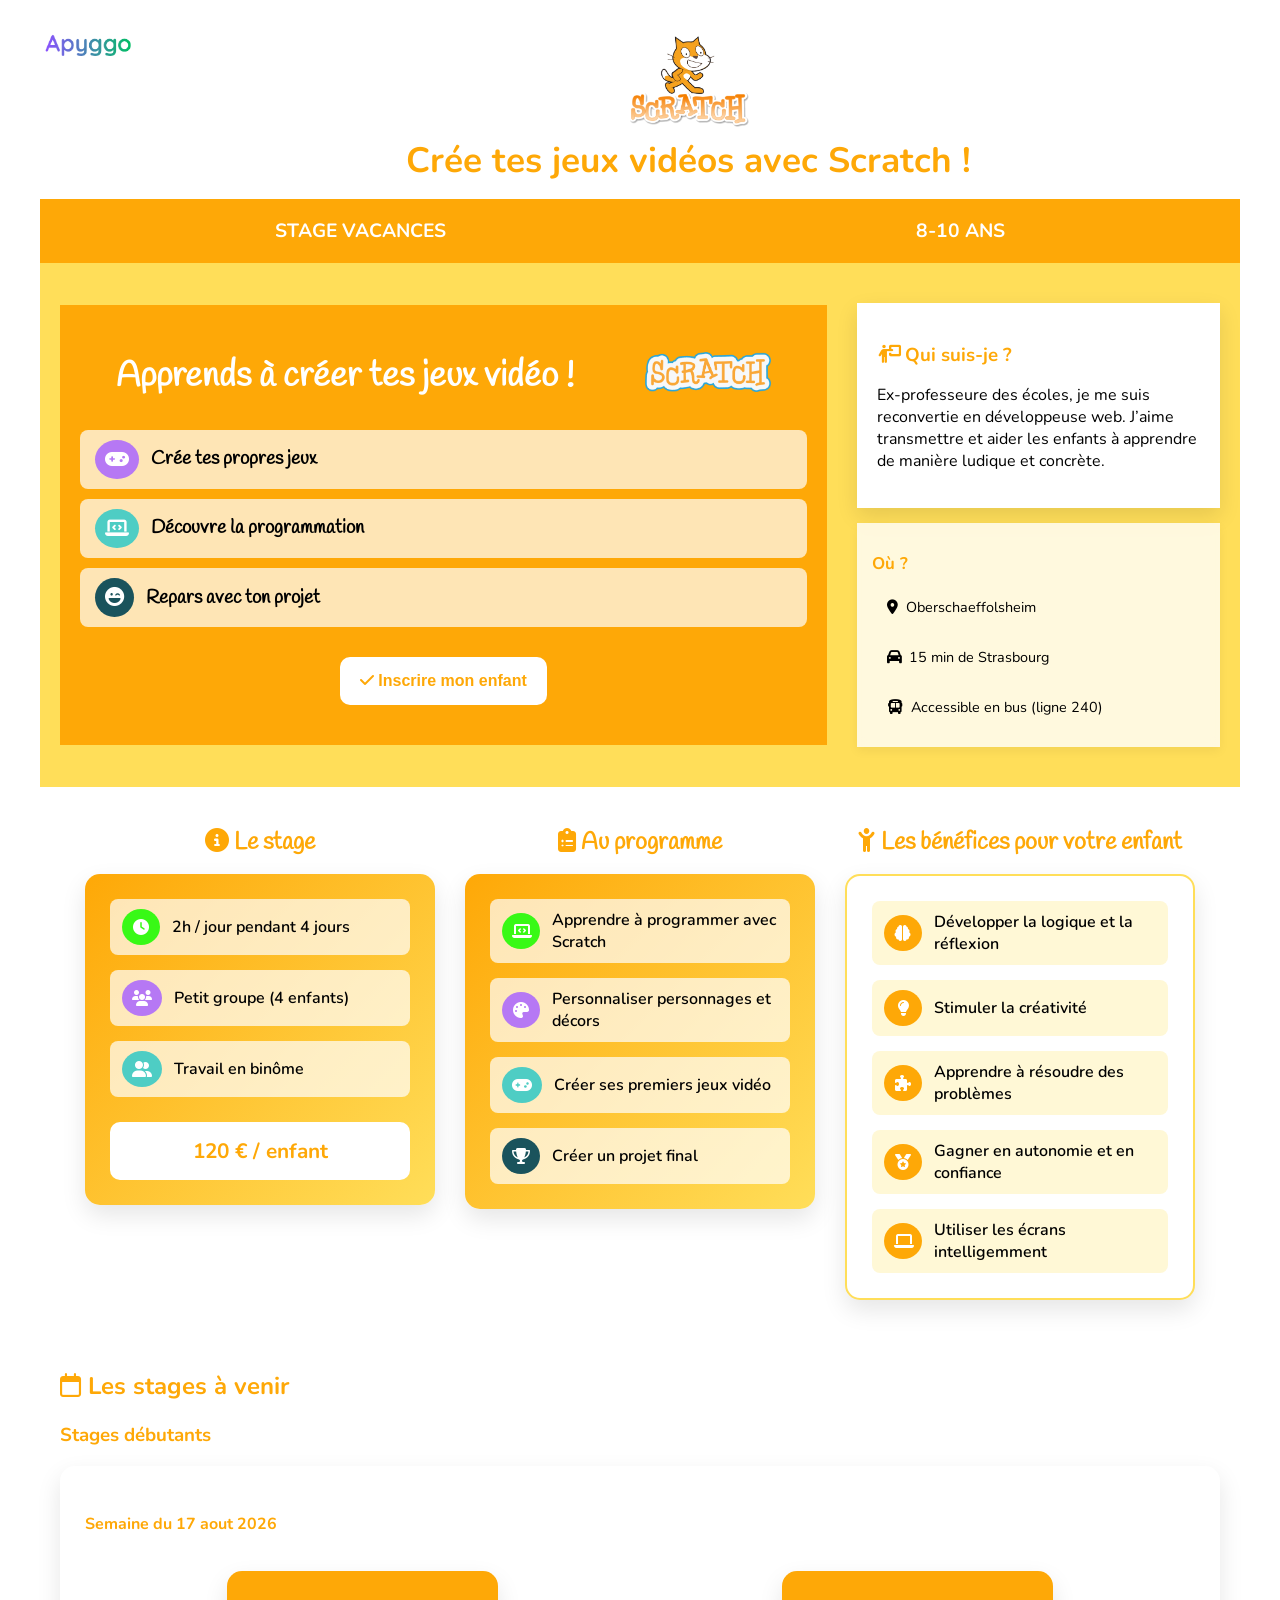
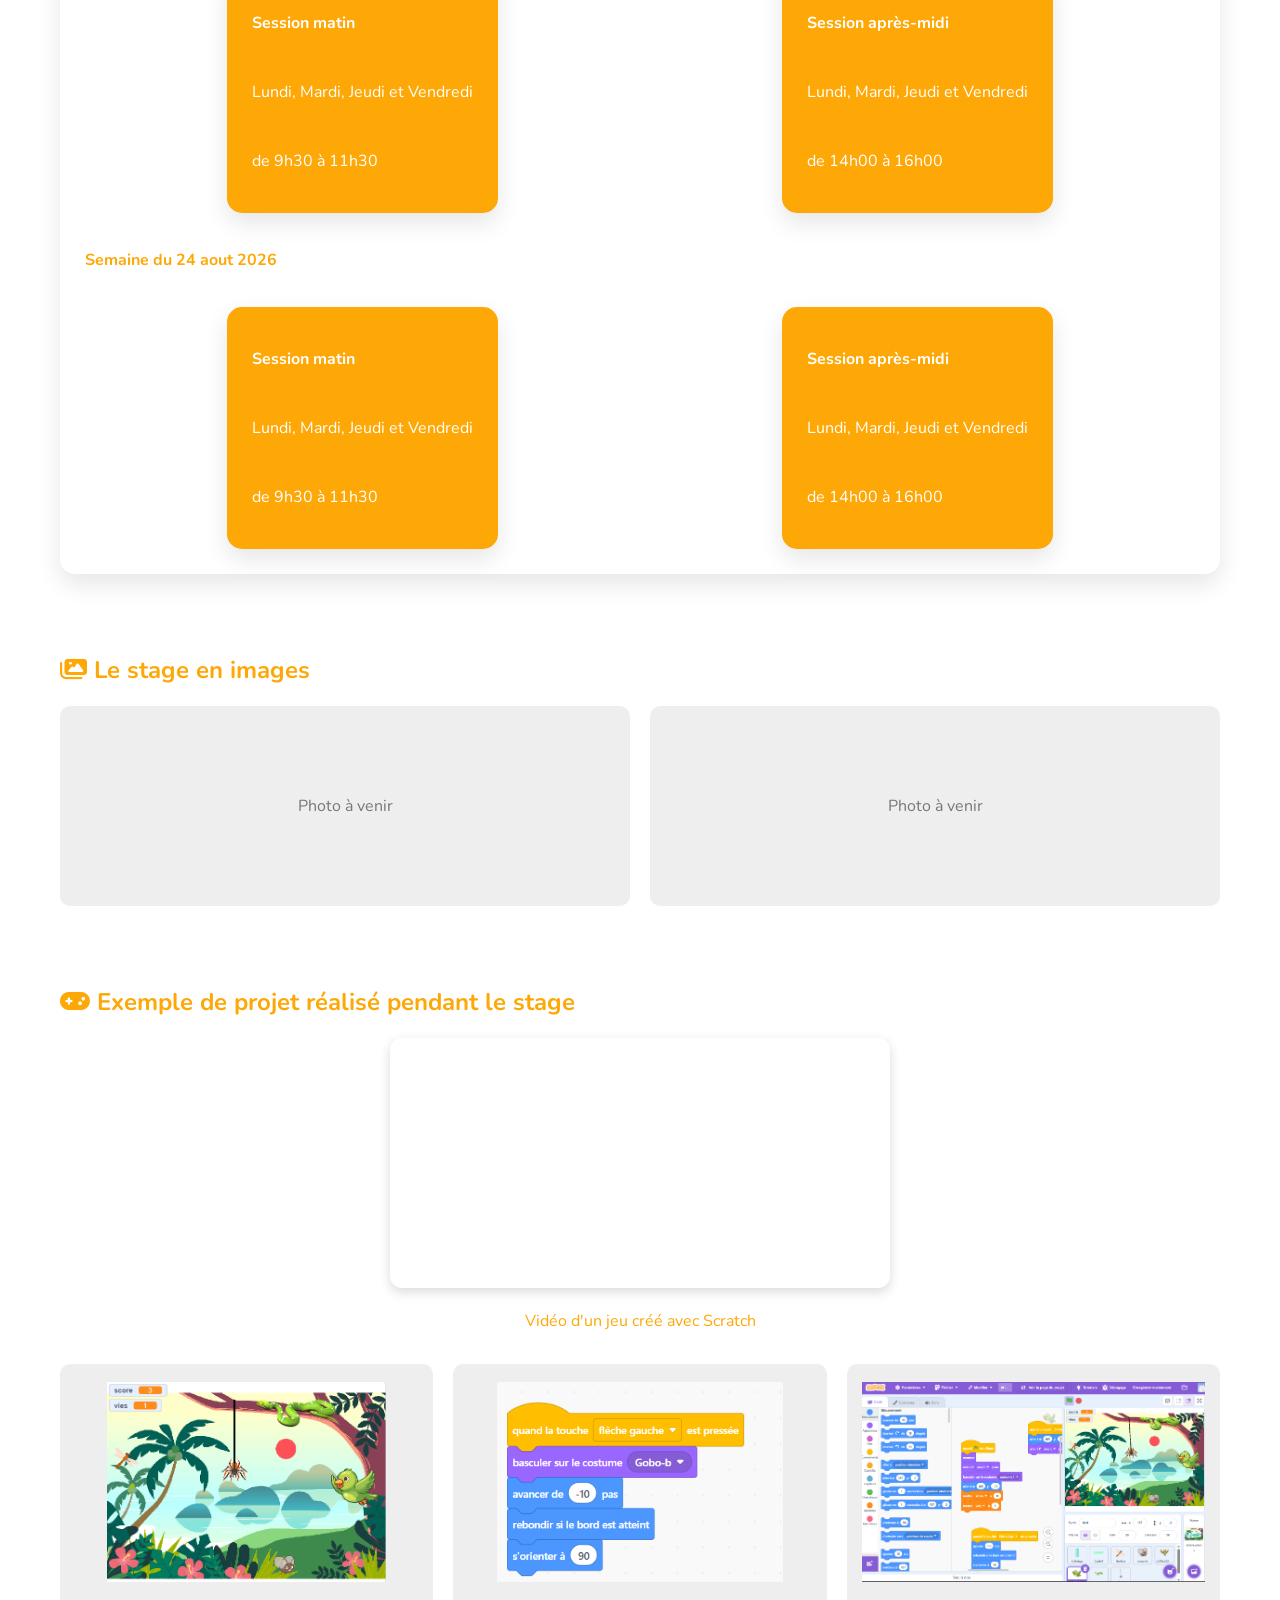
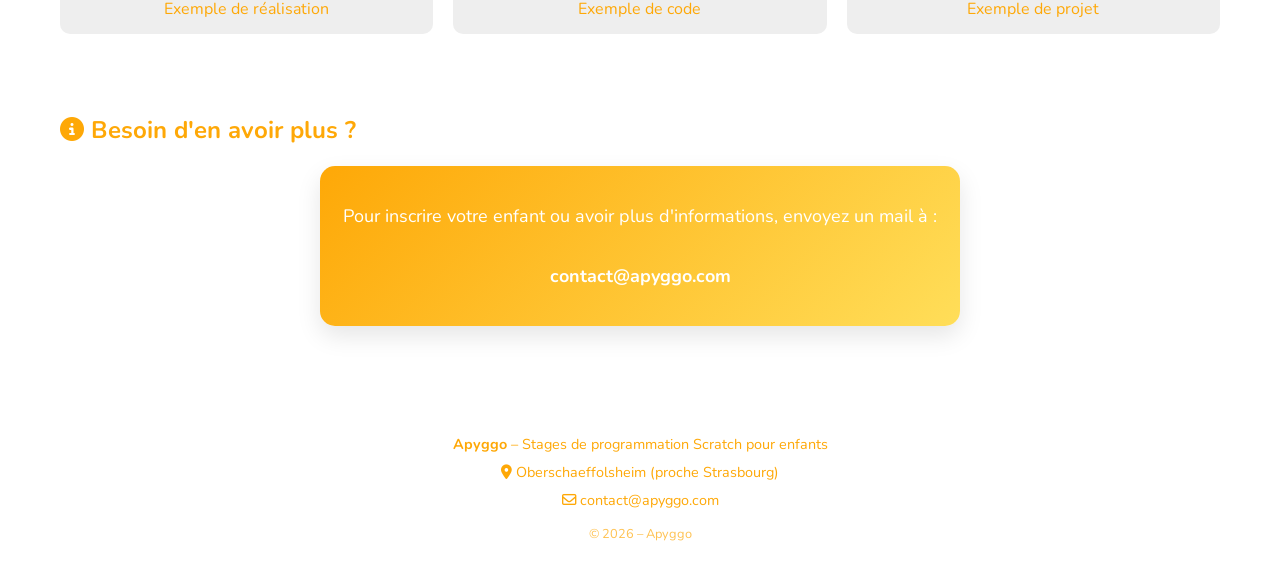
==== commit 7b926c4e: "modif dispo" ====
--- a/stages-scratch/index.html
+++ b/stages-scratch/index.html
@@ -184,7 +184,7 @@
             <h4>Semaine du 24 aout 2026</h4>
             <div class="sessions">
                 <div class="box session">
-                    <p><strong>Session matin - Complet </strong></p>
+                    <p><strong>Session matin</strong></p>
                     <p>Lundi, Mardi, Jeudi et Vendredi</p>
                     <p>de 9h30 à 11h30</p>
                 </div>
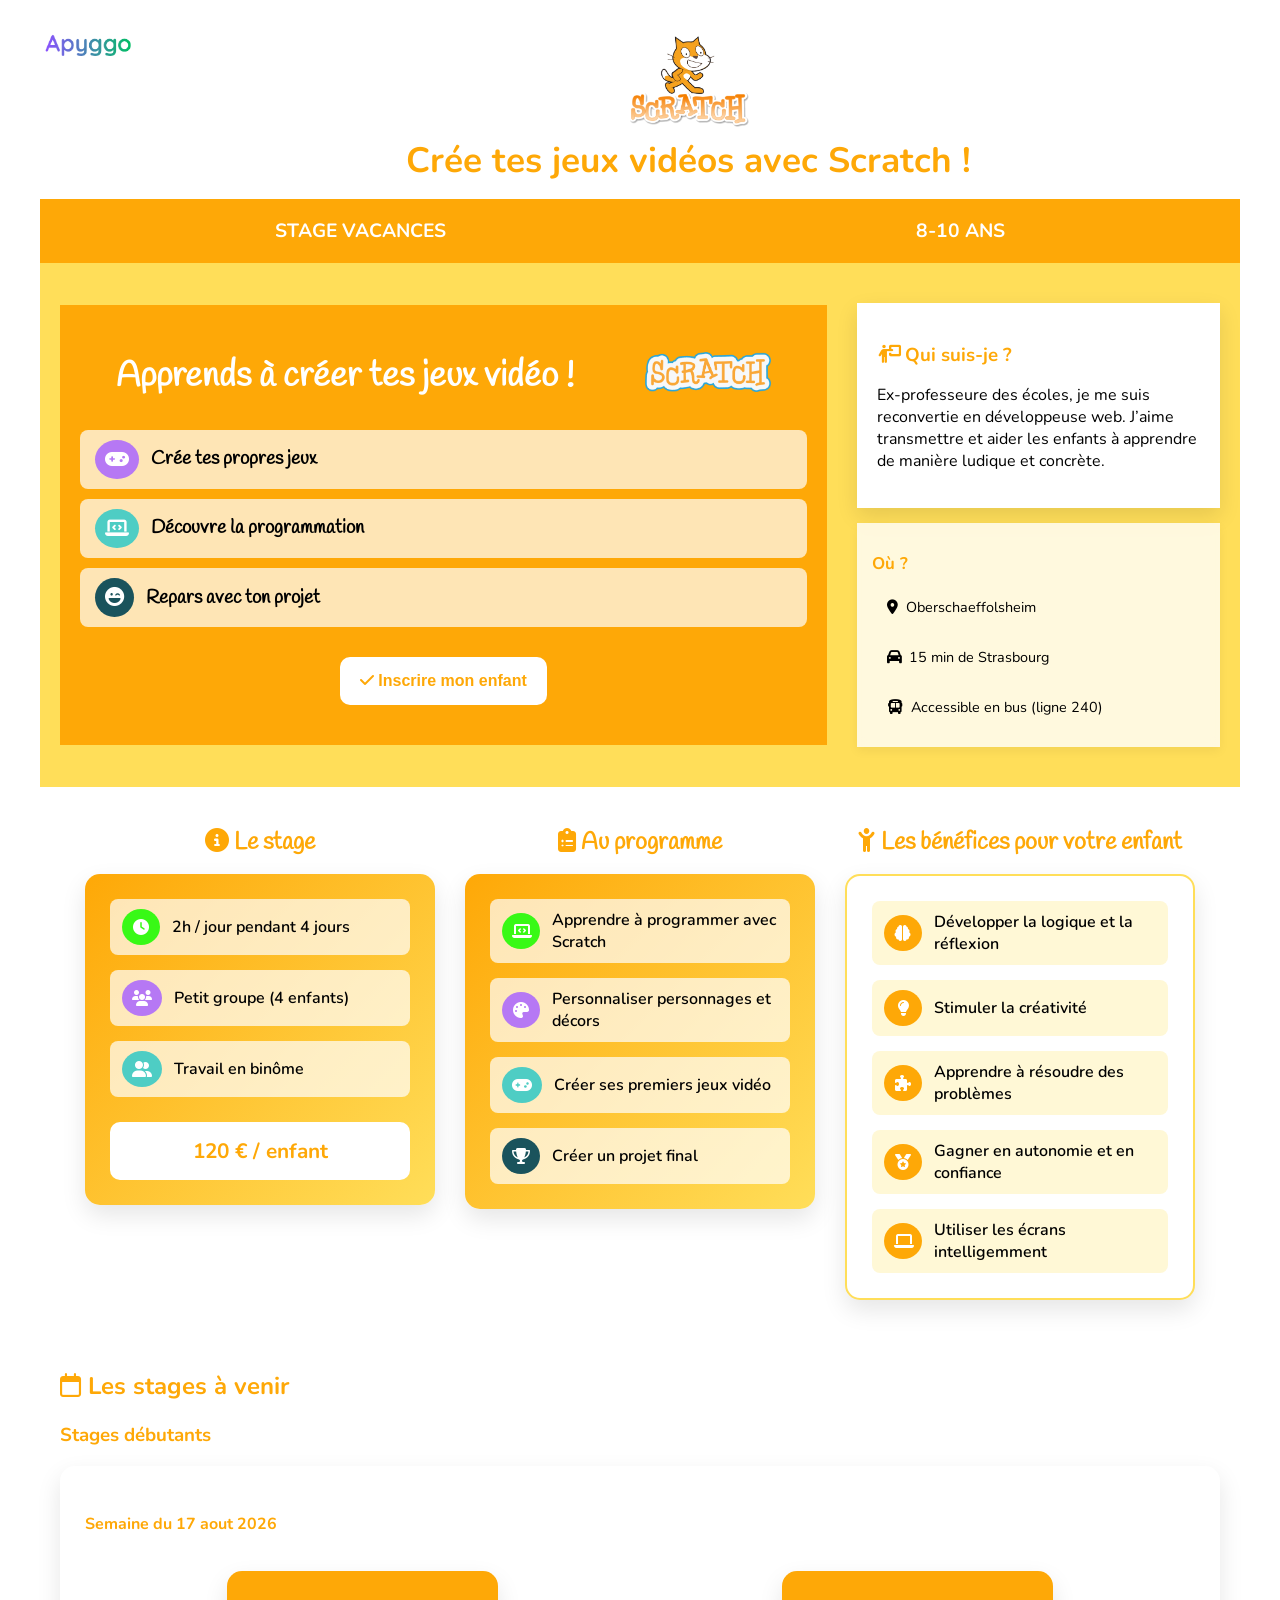
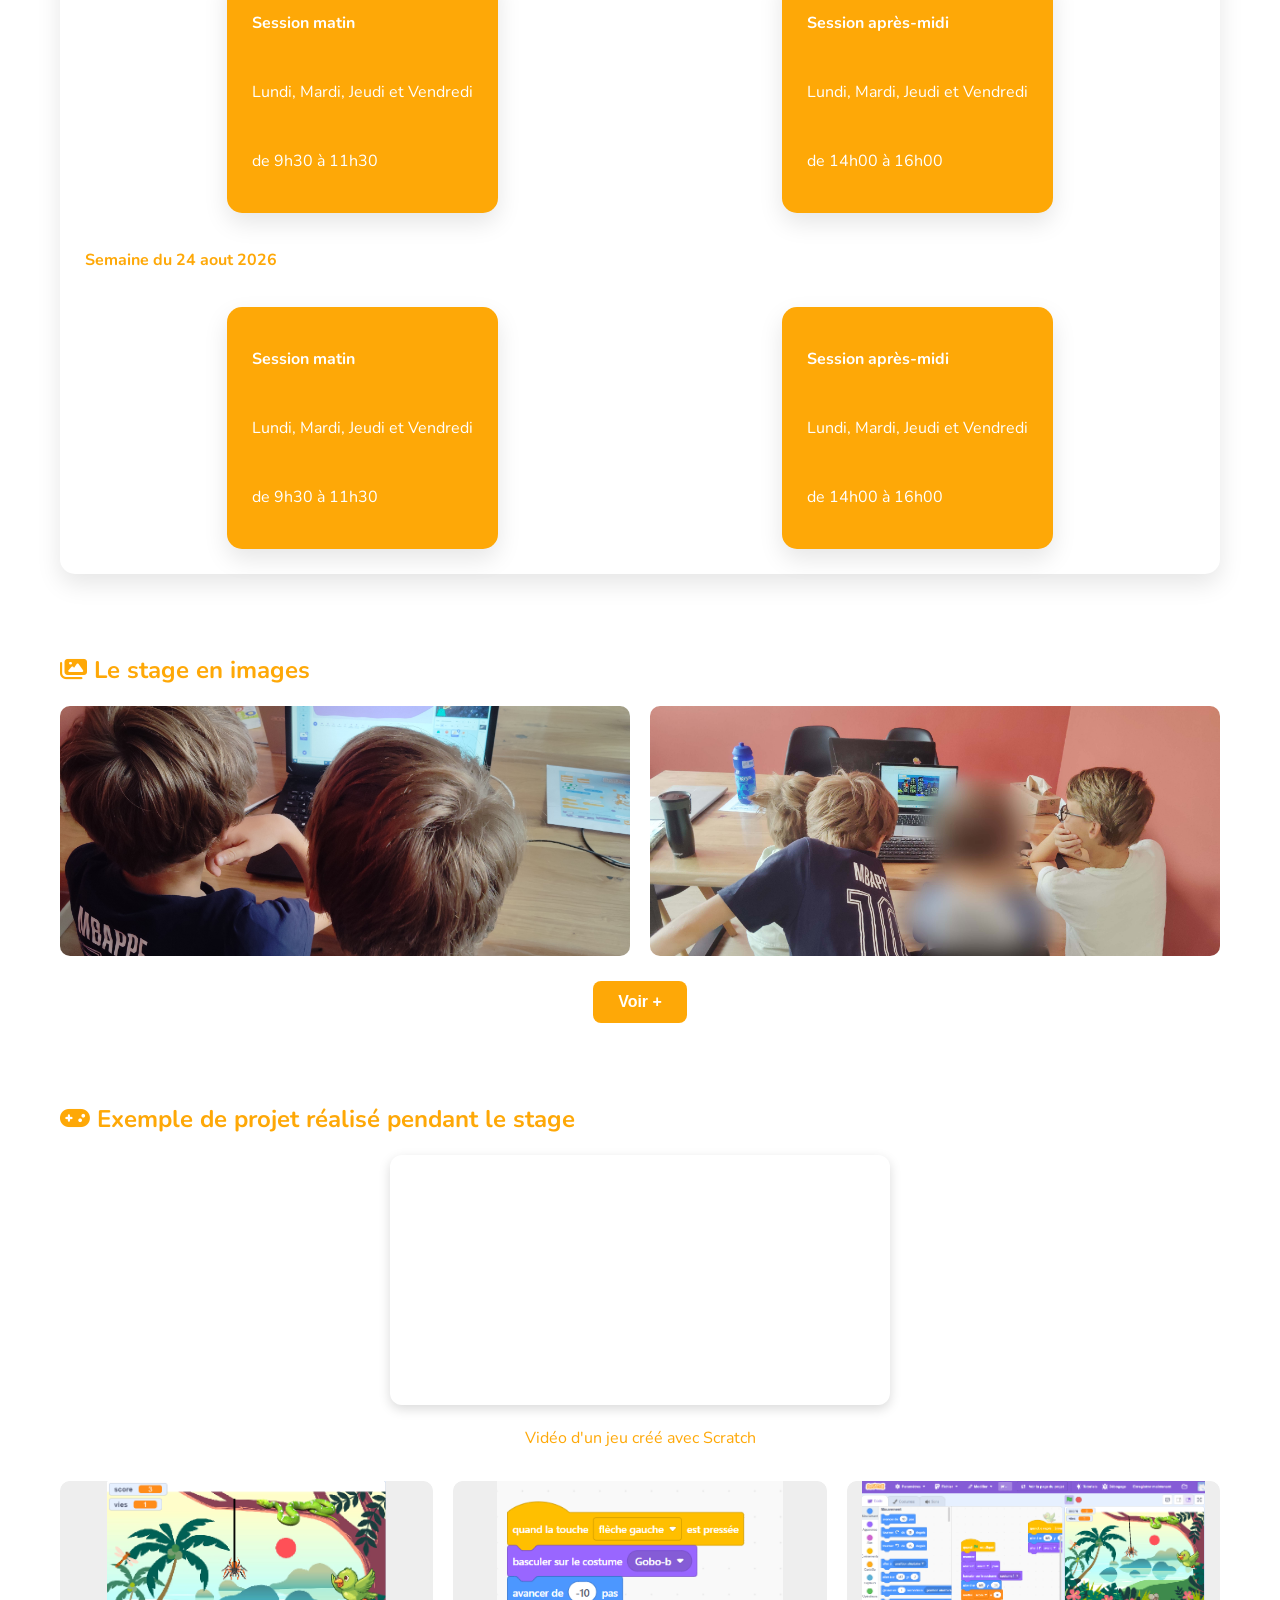
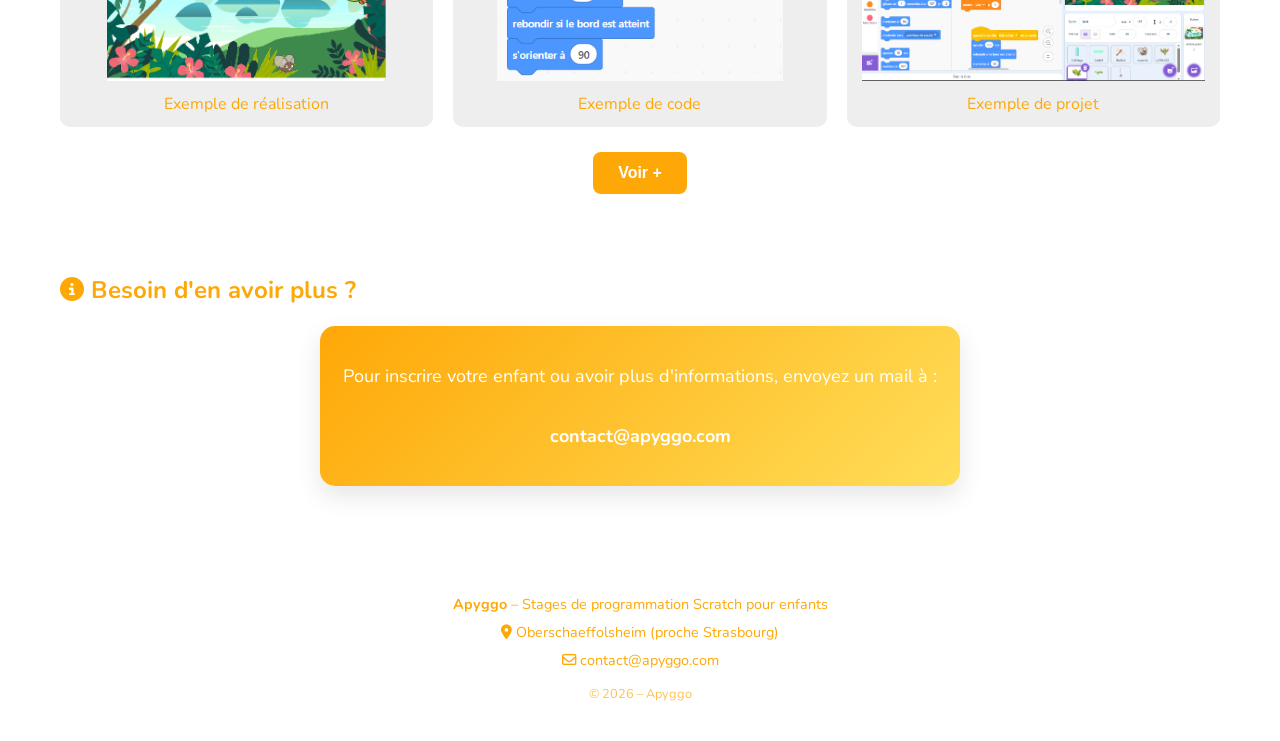
==== commit 22e243b6: "ajout photos" ====
--- a/stages-scratch/index.html
+++ b/stages-scratch/index.html
@@ -200,14 +200,29 @@
 
 <section class="pictures">
     <h2><i class="fa-solid fa-images"></i> Le stage en images</h2>
+
     <div class="images">
-        <div class="image-placeholder">Photo à venir</div>
-        <div class="image-placeholder">Photo à venir</div>
-    </div>
+        <img class="photo_stage" src="photos_stage/1000045541_ok.jpg" alt="Photo de mon stage">
+        <img class="photo_stage" src="photos_stage/1000045542_flou.jpg" alt="Photo de mon stage">
+
+        <div id="more-images">
+            <img class="photo_stage" src="photos_stage/1000045717_ok.jpg" alt="Photo de mon stage">
+            <img class="photo_stage" src="photos_stage/1000045718_ok.jpg" alt="Photo de mon stage">
+            <img class="photo_stage" src="photos_stage/1000045539_flou.jpg" alt="Photo de mon stage">
+        </div>
+    </div>
+
+    <button id="btn-images" onclick="toggleImages()">
+        Voir +
+    </button>
 </section>
 
 <section class="pictures">
-    <h2><i class="fa-solid fa-gamepad"></i> Exemple de projet réalisé pendant le stage</h2>
+    <h2>
+        <i class="fa-solid fa-gamepad"></i>
+        Exemple de projet réalisé pendant le stage
+    </h2>
+
     <div class="video-demo">
         <video autoplay muted loop playsinline preload="metadata">
             <source src="video_jeu.mp4" type="video/mp4">
@@ -215,20 +230,71 @@
         </video>
         <p>Vidéo d'un jeu créé avec Scratch</p>
     </div>
+
     <div class="images-projet">
+
+        <!-- Photos visibles au départ -->
         <div class="image-legend">
-            <div class="image-placeholder projet "><img src="image_jeu_scratch.png" height="200px" /></div>
+            <div class="image-placeholder projet">
+                <img src="image_jeu_scratch.png" alt="Jeu créé avec Scratch">
+            </div>
             <p>Exemple de réalisation</p>
         </div>
+
         <div class="image-legend">
-            <div class="image-placeholder projet"><img src="image_code_scratch.png" height="200px"  /></div>
+            <div class="image-placeholder projet">
+                <img src="image_code_scratch.png" alt="Code d'un jeu Scratch">
+            </div>
             <p>Exemple de code</p>
         </div>
+
         <div class="image-legend">
-            <div class="image-placeholder projet"><img class="img" src="image_fenetre_scratch.png"  /></div>
+            <div class="image-placeholder projet">
+                <img src="image_fenetre_scratch.png" alt="Projet réalisé avec Scratch">
+            </div>
             <p>Exemple de projet</p>
         </div>
-    </div>
+
+
+        <!-- Photos supplémentaires -->
+        <div id="more-project-images">
+
+            <div class="image-legend">
+                <div class="image-placeholder projet">
+                    <img src="photos_jeu/jeu_1.png" alt="Jeu créé par un élève">
+                </div>
+                <p>Jeu réalisé pendant le stage</p>
+            </div>
+
+            <div class="image-legend">
+                <div class="image-placeholder projet">
+                    <img src="photos_jeu/jeu_2.png" alt="Jeu créé par un élève">
+                </div>
+                <p>Jeu réalisé pendant le stage</p>
+            </div>
+
+            <div class="image-legend">
+                <div class="image-placeholder projet">
+                    <img src="photos_jeu/jeu_3.png" alt="Jeu créé par un élève">
+                </div>
+                <p>Jeu réalisé pendant le stage</p>
+            </div>
+
+            <div class="image-legend">
+                <div class="image-placeholder projet">
+                    <img src="photos_jeu/jeu_4.png" alt="Jeu créé par un élève">
+                </div>
+                <p>Jeu réalisé pendant le stage</p>
+            </div>
+
+        </div>
+
+    </div>
+
+    <button id="btn-project-images" onclick="toggleProjectImages()">
+        Voir +
+    </button>
+
 </section>
 
 <section class="contact">
--- a/stages-scratch/style.css
+++ b/stages-scratch/style.css
@@ -3,15 +3,18 @@
     margin: auto;
     background: #ffffff;
     color: #000;
-        max-width: 1200px;
-}
-
-/* HEADER */
+    max-width: 1200px;
+}
+
+
+/* ================================================= */
+/* ===================== HEADER ==================== */
+/* ================================================= */
+
 header {
     background: white;
     color: #fea807;
     text-align: center;
-
 }
 
 header h1 {
@@ -23,9 +26,11 @@
     background-color: #fea807;
     color: white;
     font-weight: bold;
-    display: FLEX;
+    display: flex;
     justify-content: space-around;
-}
+    margin-top: 15px;
+}
+
 header p {
     font-size: 1.2em;
 }
@@ -34,26 +39,28 @@
     margin-top: 20px;
 }
 
-.header-bar {
-    margin-top: 15px;
- 
-}
-
-/* SECTIONS */
+
+/* ================================================= */
+/* ==================== SECTIONS =================== */
+/* ================================================= */
+
 section {
     padding: 30px 20px;
-
     margin: auto;
 }
+
+
+/* ================================================= */
+/* ====================== HERO ===================== */
+/* ================================================= */
 
 .hero {
     background: #ffde59;
-justify-content: center;
+    justify-content: center;
     display: flex;
     gap: 30px;
     align-items: center;
     padding: 40px 20px;
-    
 }
 
 .hero_title {
@@ -63,12 +70,12 @@
 }
 
 .hero .col_1 {
-        font-family: 'handlee', sans-serif;
+    font-family: 'handlee', sans-serif;
     flex: 2;
     font-size: 1.2em;
     text-align: center;
-        background-color: #fea807;
-        padding: 20px;
+    background-color: #fea807;
+    padding: 20px;
 }
 
 .hero .col_1 h2 {
@@ -85,7 +92,6 @@
 
 .hero .col_2 {
     flex: 1;
-
 }
 
 .hero .line_1 {
@@ -97,6 +103,10 @@
 .hero h3 {
     color: #fea807;
     margin-bottom: 10px;
+}
+
+.hero h2 {
+    color: white;
 }
 
 .cta {
@@ -113,7 +123,6 @@
 }
 
 .cta:hover {
-   
     transform: scale(1.2);
 }
 
@@ -122,37 +131,39 @@
     font-size: medium;
 }
 
-.hero h2 {
-    color: white;
-
-}
+
+/* ================================================= */
+/* ===================== DETAILS =================== */
+/* ================================================= */
 
 .details {
     display: flex;
     justify-content: center;
     color: #fea807;
     gap: 30px;
-    flex-wrap: wrap; /* 🔥 IMPORTANT */
+    flex-wrap: wrap;
     padding: 20px;
 }
 
 .details h2 {
     font-family: 'handlee', sans-serif;
     justify-self: center;
-        text-align: center;
+    text-align: center;
     margin-bottom: 15px;
-    
-}
-
-
+}
 
 .details_col_1,
 .details_col_2,
 .details_col_3 {
-    flex: 1 1 300px; /* 🔥 magique */
+    flex: 1 1 300px;
     max-width: 350px;
 }
-/* BOX */
+
+
+/* ================================================= */
+/* ======================= BOX ===================== */
+/* ================================================= */
+
 .box {
     display: flex;
     flex-direction: column;
@@ -168,10 +179,7 @@
 
     max-width: 320px;
     margin: auto;
-}
-
-
-.box {
+
     transition: 0.3s;
 }
 
@@ -182,7 +190,7 @@
 
 .box.contact {
     max-width: 600px;
-    gap:0px;
+    gap: 0;
     padding: 20px;
     color: white;
 }
@@ -209,13 +217,18 @@
     background-color: #fea807;
     color: white;
 }
+
+
+/* ================================================= */
+/* ================= LOCATION MINI ================= */
+/* ================================================= */
+
 .location-mini {
     margin-top: 15px;
     padding: 12px 15px;
-
-    background: #fff8d6;
-
-
+    background: rgba(255,255,255,0.8);
+    backdrop-filter: blur(5px);
+    box-shadow: 0 4px 10px rgba(0,0,0,0.05);
     font-size: 0.9em;
 }
 
@@ -227,11 +240,10 @@
     padding: 12px 15px;
 }
 
-.location-mini {
-    background: rgba(255,255,255,0.8);
-    backdrop-filter: blur(5px);
-    box-shadow: 0 4px 10px rgba(0,0,0,0.05);
-}
+
+/* ================================================= */
+/* ======================= ITEM ==================== */
+/* ================================================= */
 
 .item {
     display: flex;
@@ -243,13 +255,6 @@
     border-radius: 8px;
 
     font-weight: 600;
-}
-
-.item i {
-    color: #fea807;
-    background: white;
-    padding: 8px;
-    border-radius: 50%;
 }
 
 .item i {
@@ -261,10 +266,26 @@
     text-align: center;
 }
 
-.item:nth-child(1) i { background: #38f916; }
-.item:nth-child(2) i { background: #b678f4; }
-.item:nth-child(3) i { background: #4ecdc4; }
-.item:nth-child(4) i { background: #1a535c; }
+.item:nth-child(1) i {
+    background: #38f916;
+}
+
+.item:nth-child(2) i {
+    background: #b678f4;
+}
+
+.item:nth-child(3) i {
+    background: #4ecdc4;
+}
+
+.item:nth-child(4) i {
+    background: #1a535c;
+}
+
+
+/* ================================================= */
+/* ====================== PRICE ==================== */
+/* ================================================= */
 
 .price {
     margin-top: 10px;
@@ -281,7 +302,10 @@
 }
 
 
-/* BENEFICES */
+/* ================================================= */
+/* ==================== BENEFICES ================== */
+/* ================================================= */
+
 .benefits li {
     margin-bottom: 10px;
 }
@@ -300,83 +324,298 @@
     color: white;
 }
 
-.pictures, .planning {
-    color: #fea807;
-}
-/* IMAGES */
-.images, .images-projet {
+
+/* ================================================= */
+/* ==================== PICTURES =================== */
+/* ================================================= */
+
+.pictures,
+.planning {
+    color: #fea807;
+}
+
+
+/* ================================================= */
+/* ================ PHOTOS DU STAGE ================ */
+/* ================================================= */
+
+/*
+   Cette partie concerne UNIQUEMENT les photos du stage.
+   Elle ne touche pas à la galerie des projets.
+*/
+
+.images {
     display: flex;
     gap: 20px;
     margin-top: 20px;
     flex-wrap: wrap;
-}
-
-.projet {
+    justify-content: center;
+}
+
+.photo_stage {
+    width: 100%;
+    height: 250px;
+    object-fit: cover;
+    border-radius: 10px;
+    flex: 1 1 300px;
+    min-width: 0;
+    transition: transform 0.3s ease;
+}
+
+.photo_stage:hover {
+    transform: scale(1.03);
+}
+
+
+/* Photos supplémentaires du stage */
+
+#more-images {
+    display: none;
+    width: 100%;
+    gap: 20px;
+    flex-wrap: wrap;
+}
+
+#more-images.show {
+    display: flex;
+}
+
+
+/* Bouton photos du stage */
+
+#btn-images {
+    display: block;
+    margin: 25px auto 0;
+
+    background: #fea807;
+    color: white;
+
+    border: none;
+    padding: 12px 25px;
+
+    border-radius: 8px;
+
+    font-size: 16px;
+    font-weight: bold;
+
+    cursor: pointer;
+
+    transition: 0.3s;
+}
+
+#btn-images:hover {
+    transform: scale(1.05);
+    background: #e99500;
+}
+
+
+/* ================================================= */
+/* ============== PROJETS / JEUX SCRATCH =========== */
+/* ================================================= */
+
+/*
+   Cette partie est indépendante de la galerie du stage.
+*/
+
+.images-projet {
+    display: grid;
+    grid-template-columns: repeat(3, minmax(0, 1fr));
+    gap: 20px;
+    margin-top: 20px;
+}
+
+
+/* Carte d'un projet */
+
+.images-projet .image-legend {
+    width: 100%;
+    min-width: 0;
+    box-sizing: border-box;
+
+    background: #eee;
+
+    border-radius: 10px;
+
+    display: flex;
+    flex-direction: column;
+
+    align-items: center;
+    justify-content: flex-start;
+
+    overflow: hidden;
+}
+
+
+/* Conteneur de l'image */
+
+.images-projet .image-placeholder.projet {
+    width: 100%;
     height: 200px;
-}
-
-.img {
-    height:200px ;
-}
-
-.image-legend {
-    flex: 1;
-    height: 250px;
+
     background: #eee;
-    display: flex;
-    align-items: center;
-    justify-content: center;
-    max-width: 100%;
-    border-radius: 10px;
-    padding-top: 20px;
-    flex-direction: column;
-}
+
+    overflow: hidden;
+
+    border-radius: 10px 10px 0 0;
+}
+
+
+/* Image du projet */
+
+.images-projet .image-placeholder.projet img {
+    width: 100%;
+    height: 200px;
+
+    object-fit: contain;
+
+    display: block;
+}
+
+
+/* Légende sous l'image */
+
+.images-projet .image-legend p {
+    margin: 12px 10px;
+    text-align: center;
+}
+
+
+/* ================================================= */
+/* =========== PROJETS SUPPLÉMENTAIRES ============= */
+/* ================================================= */
+
+/*
+   Le conteneur reste dans la même grille que
+   les trois premières photos.
+*/
+
+#more-project-images {
+    display: contents;
+}
+
+
+/* Cachées au départ */
+
+#more-project-images .image-legend {
+    display: none;
+}
+
+
+/* Affichées après le clic */
+
+#more-project-images.show .image-legend {
+    display: flex;
+}
+
+
+/* ================================================= */
+/* ============ BOUTON PROJETS SCRATCH ============== */
+/* ================================================= */
+
+#btn-project-images {
+    display: block;
+
+    margin: 25px auto 0;
+
+    background: #fea807;
+    color: white;
+
+    border: none;
+
+    padding: 12px 25px;
+
+    border-radius: 8px;
+
+    font-size: 16px;
+    font-weight: bold;
+
+    cursor: pointer;
+
+    transition: 0.3s;
+}
+
+#btn-project-images:hover {
+    transform: scale(1.05);
+    background: #e99500;
+}
+
+
+/* ================================================= */
+/* ================= IMAGE PLACEHOLDER ============= */
+/* ================================================= */
+
+/*
+   Cette règle reste générale, mais les projets
+   utilisent leurs propres règles plus spécifiques.
+*/
+
 .image-placeholder {
     flex: 1;
     height: 200px;
     background: #eee;
+
     display: flex;
     align-items: center;
     justify-content: center;
+
     color: #777;
+
     border-radius: 10px;
+
     max-width: 100%;
 }
 
 
-/* CONTACT */
+/* ================================================= */
+/* ====================== CONTACT ================== */
+/* ================================================= */
 
 .contact p {
     display: flex;
     justify-content: center;
     font-size: large;
-
-}
-
-     .contact   h2  {
-        color: #fea807;
-
-}
+}
+
+.contact h2 {
+    color: #fea807;
+}
+
+
+/* ================================================= */
+/* ====================== BUTTON =================== */
+/* ================================================= */
 
 button {
     background: #fea807;
     color: white;
+
     border: none;
+
     padding: 15px 25px;
+
     font-size: 16px;
+
     border-radius: 8px;
+
     cursor: pointer;
 }
+
+
+/* ================================================= */
+/* ====================== FOOTER =================== */
+/* ================================================= */
 
 footer a {
     text-decoration: none;
-    color: #fea807;;
+    color: #fea807;
 }
 
 footer {
     background: white;
     color: #fea807;
+
     padding: 30px 20px;
+
     margin-top: 40px;
 }
 
@@ -397,13 +636,20 @@
     opacity: 0.7;
 }
 
+
+/* ================================================= */
+/* ======================= EMAIL =================== */
+/* ================================================= */
+
 #email {
     max-height: 0;
     overflow: hidden;
+
     margin-top: 20px;
+
     opacity: 0;
+
     transition: all 0.3s ease;
-    
 }
 
 #email.show {
@@ -413,10 +659,16 @@
 }
 
 #btn-contact.show {
- background-color: #fff8d6;
-}
+    background-color: #fff8d6;
+}
+
+
+/* ================================================= */
+/* ===================== MOBILE ==================== */
+/* ================================================= */
 
 @media (max-width: 768px) {
+
     .details {
         flex-direction: column;
         align-items: center;
@@ -429,7 +681,7 @@
         max-width: 400px;
     }
 
-     .hero {
+    .hero {
         flex-direction: column;
     }
 
@@ -442,85 +694,139 @@
         text-align: center;
     }
 
-.sessions {
-    flex-direction: column;
-    gap:20px;
-}
-.img {
-    height:150px ;
-}
-
-}
-
-/* small animations */
-.reveal{opacity:0;transform:translateY(10px);transition:all 700ms cubic-bezier(.16,.84,.24,1)}
-.reveal.active{opacity:1}
-
-
+    .sessions {
+        flex-direction: column;
+        gap: 20px;
+    }
+
+
+    /* Photos du stage */
+    .photo_stage {
+        height: 200px;
+    }
+
+
+    /* Projets Scratch */
+    .images-projet {
+        grid-template-columns: 1fr;
+    }
+
+    .images-projet .image-placeholder.projet,
+    .images-projet .image-placeholder.projet img {
+        height: 200px;
+    }
+
+
+    /* Header */
+    .header-top {
+        display: block;
+    }
+}
+
+
+/* ================================================= */
+/* ==================== ANIMATIONS ================= */
+/* ================================================= */
+
+.reveal {
+    opacity: 0;
+    transform: translateY(10px);
+
+    transition:
+        all 700ms cubic-bezier(.16,.84,.24,1);
+}
+
+.reveal.active {
+    opacity: 1;
+}
+
+
+/* ================================================= */
+/* ================== RETOUR EN HAUT =============== */
+/* ================================================= */
 
 #backToTop {
-  position: fixed;
-  bottom: 24px;
-  right: 24px;
-  width: 48px;
-  height: 48px;
-  display: flex;
-  align-items: center;
-  justify-content: center;
-
-  font-size: 1.5rem;
-  background: linear-gradient(90deg, #fea807, #fea807);
-  color: white;
-  border: none;
-  border-radius: 50%;
-  cursor: pointer;
-  box-shadow: 0 4px 12px rgba(0,0,0,0.25);
-  opacity: 0;
-  pointer-events: none;
-  transition: all 0.3s ease;
-  z-index: 999;
-}
-
-/* Affichage du bouton */
+    position: fixed;
+
+    bottom: 24px;
+    right: 24px;
+
+    width: 48px;
+    height: 48px;
+
+    display: flex;
+    align-items: center;
+    justify-content: center;
+
+    font-size: 1.5rem;
+
+    background: linear-gradient(90deg, #fea807, #fea807);
+    color: white;
+
+    border: none;
+    border-radius: 50%;
+
+    cursor: pointer;
+
+    box-shadow: 0 4px 12px rgba(0,0,0,0.25);
+
+    opacity: 0;
+    pointer-events: none;
+
+    transition: all 0.3s ease;
+
+    z-index: 999;
+}
+
 #backToTop.show {
-  opacity: 0.5;
-  pointer-events: auto;
-}
-
-/* Effet au hover */
+    opacity: 0.5;
+    pointer-events: auto;
+}
+
 #backToTop:hover {
-  transform: translateY(-4px) scale(1.1);
-  opacity: 1;
-  box-shadow: 0 6px 20px rgba(0,0,0,0.3);
-}
-
-.logo-planyggo img {height:30px;width:auto;display:flex;}
+    transform: translateY(-4px) scale(1.1);
+
+    opacity: 1;
+
+    box-shadow: 0 6px 20px rgba(0,0,0,0.3);
+}
+
+
+/* ================================================= */
+/* ======================= LOGO ==================== */
+/* ================================================= */
+
+.logo-planyggo img {
+    height: 30px;
+    width: auto;
+    display: flex;
+}
 
 .header-top {
     display: flex;
 }
-
-
 
 header .titre {
     margin: auto;
 }
 
-@media (max-width: 768px) {
-    .header-top {
-        display: block;
-
-    }
-}
+
+/* ================================================= */
+/* ======================= VIDEO =================== */
+/* ================================================= */
 
 .video-demo {
     max-width: 500px;
+
     margin: 0 auto 2rem;
+
     text-align: center;
 }
 
 .video-demo video {
     width: 100%;
+
     border-radius: 12px;
+
     box-shadow: 0 4px 12px rgba(0,0,0,.15);
 }
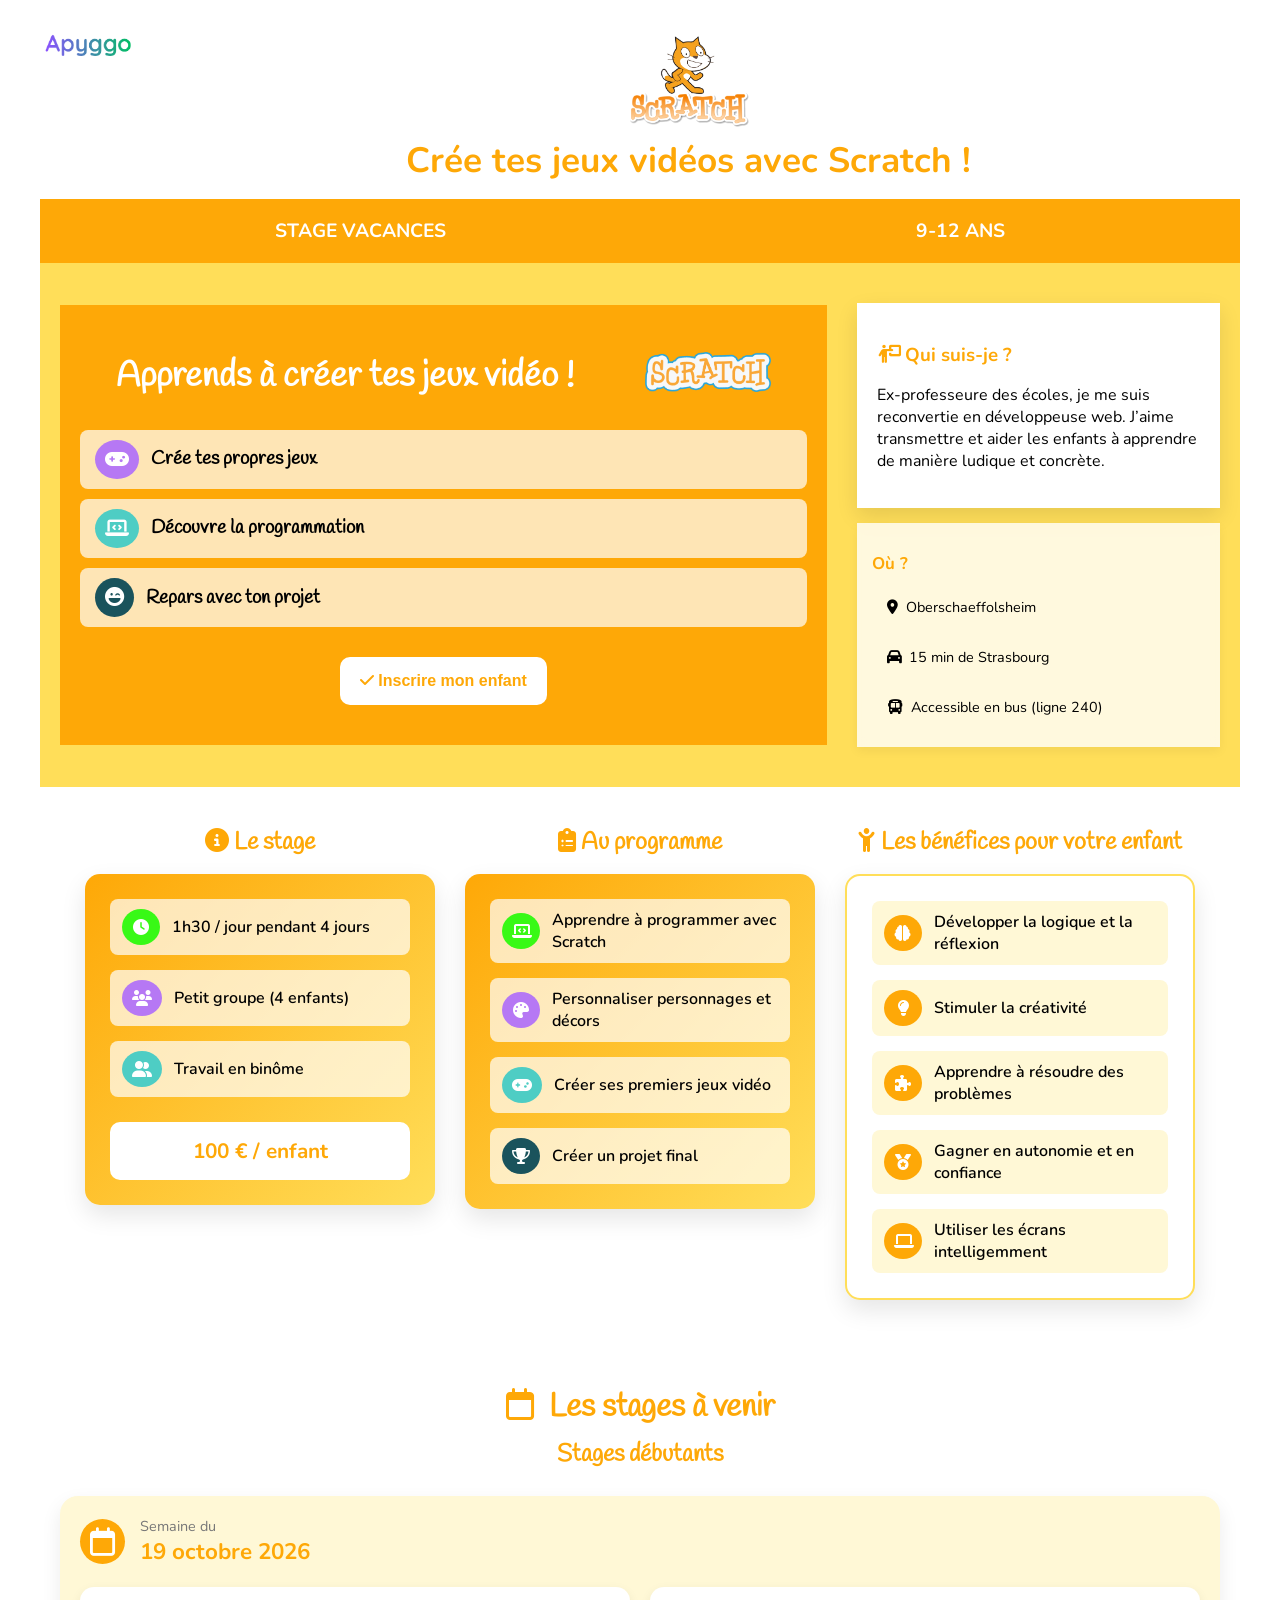
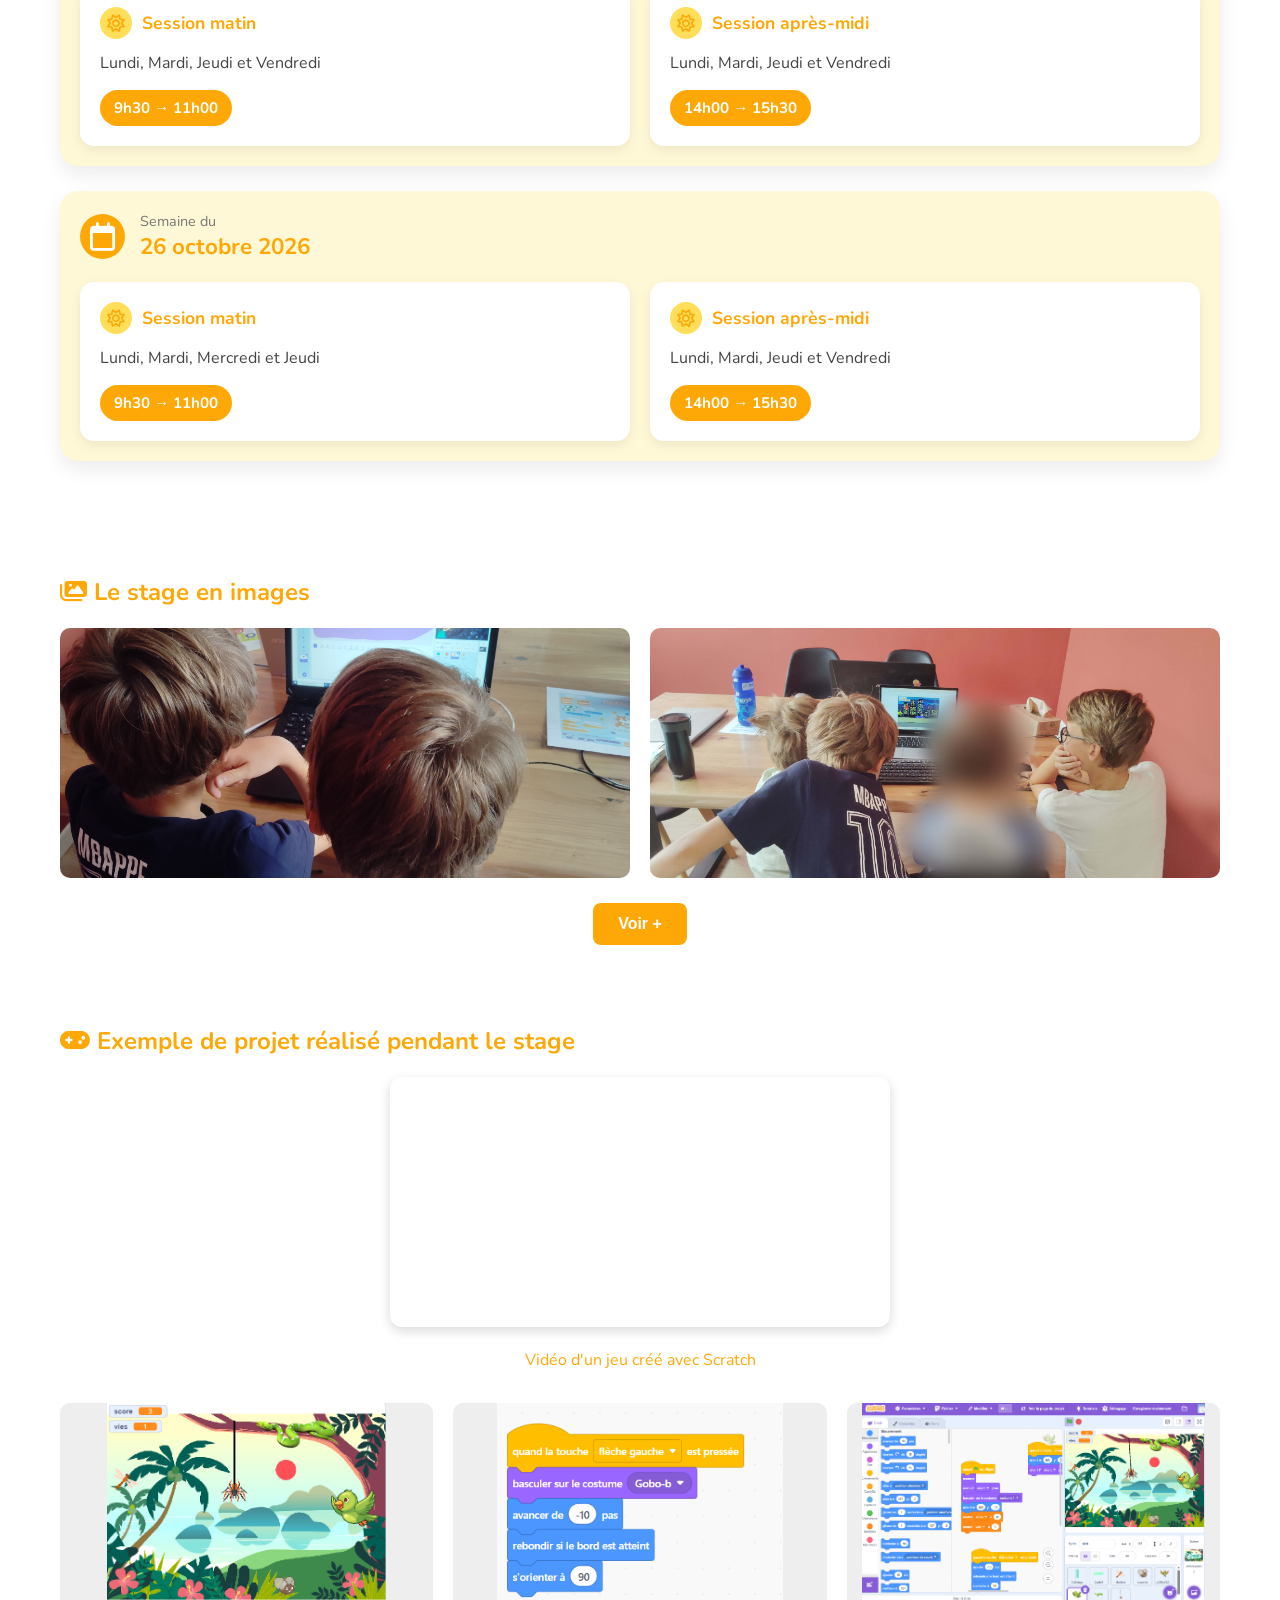
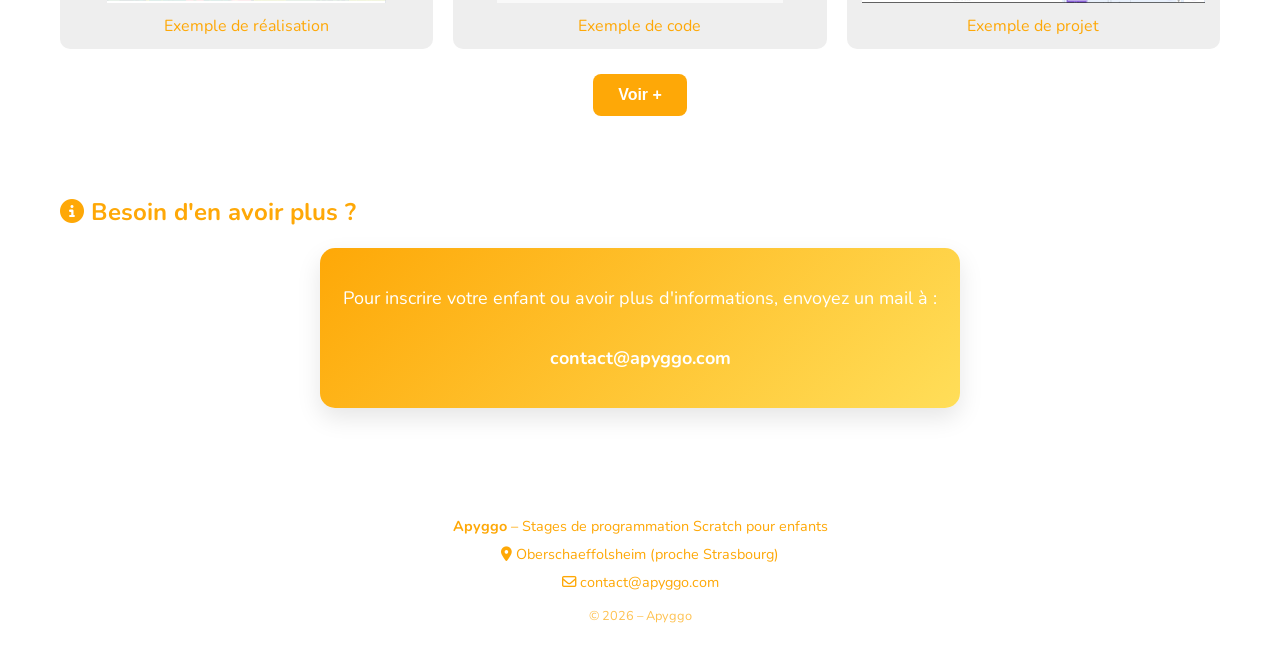
==== commit 59a94630: "nouveau planning" ====
--- a/stages-scratch/index.html
+++ b/stages-scratch/index.html
@@ -6,7 +6,7 @@
 
 <title>Atelier Scratch pour Enfants à Oberschaeffolsheim près de Strasbourg | Activité vacances Bas-Rhin - Alsace</title>
   
-  <meta name="description" content="Vous cherchez une activité pour les vacances scolaires en Alsace ? Découvrez nos stages Scratch pour enfants de 8 à 10 ans à Oberschaeffolsheim, près de Strasbourg. Une activité ludique et éducative pour apprendre la programmation, développer sa logique et créer son propre jeu vidéo.">
+  <meta name="description" content="Vous cherchez une activité pour les vacances scolaires en Alsace ? Découvrez nos stages Scratch pour enfants de 9 à 12 ans à Oberschaeffolsheim, près de Strasbourg. Une activité ludique et éducative pour apprendre la programmation, développer sa logique et créer son propre jeu vidéo.">
   <meta name="keywords" content="stage Scratch enfant, vacances enfants Strasbourg, programmation pour enfants, code débutant, atelier code Bas-Rhin, Oberschaeffolsheim">
 
   <!-- Google Fonts -->
@@ -41,7 +41,7 @@
     
     <div class="header-bar">
         <p>STAGE VACANCES</p>
-        <P>8-10 ANS</P>       
+        <P>9-12 ANS</P>       
     </div>
 </header>
 
@@ -87,7 +87,7 @@
     <div class="box">
             <div class="item">
         <i class="fa-solid fa-clock"></i>
-        <span>2h / jour pendant 4 jours</span>
+        <span>1h30 / jour pendant 4 jours</span>
     </div>
 
     <div class="item">
@@ -103,7 +103,7 @@
  
 
     <div class="price">
-        120 € / enfant
+        100 € / enfant
     </div>
     </div>
 </div>
@@ -163,38 +163,87 @@
 </section>
 
 <section class="planning">
-    <h2><i class="fa-regular fa-calendar"></i> Les stages à venir</h2>
+    <h2>
+        <i class="fa-regular fa-calendar"></i>
+        Les stages à venir
+    </h2>
+
     <div class="debutants">
         <h3>Stages débutants</h3>
-        
-        <div class="box semaine">
-            <h4>Semaine du 17 aout 2026</h4>
+
+        <!-- SEMAINE 1 -->
+        <div class="semaine">
+
+            <div class="semaine-titre">
+                <i class="fa-regular fa-calendar"></i>
+                <div>
+                    <span>Semaine du</span>
+                    <strong>19 octobre 2026</strong>
+                </div>
+            </div>
+
             <div class="sessions">
-                <div class="box session">
-                    <p><strong>Session matin</strong></p>
+
+                <div class="session">
+                    <div class="session-titre">
+                        <i class="fa-regular fa-sun"></i>
+                        <strong>Session matin</strong>
+                    </div>
+
                     <p>Lundi, Mardi, Jeudi et Vendredi</p>
-                    <p>de 9h30 à 11h30</p>
-                </div>
-                <div class="box session">
-                    <p><strong>Session après-midi</strong></p>
+                    <span class="horaire">9h30 → 11h00</span>
+                </div>
+
+                <div class="session">
+                    <div class="session-titre">
+                        <i class="fa-regular fa-sun"></i>
+                        <strong>Session après-midi</strong>
+                    </div>
+
                     <p>Lundi, Mardi, Jeudi et Vendredi</p>
-                    <p>de 14h00 à 16h00</p>
-                </div>
-            </div>
-            <h4>Semaine du 24 aout 2026</h4>
+                    <span class="horaire">14h00 → 15h30</span>
+                </div>
+
+            </div>
+        </div>
+
+
+        <!-- SEMAINE 2 -->
+        <div class="semaine">
+
+            <div class="semaine-titre">
+                <i class="fa-regular fa-calendar"></i>
+                <div>
+                    <span>Semaine du</span>
+                    <strong>26 octobre 2026</strong>
+                </div>
+            </div>
+
             <div class="sessions">
-                <div class="box session">
-                    <p><strong>Session matin</strong></p>
+
+                <div class="session">
+                    <div class="session-titre">
+                        <i class="fa-regular fa-sun"></i>
+                        <strong>Session matin</strong>
+                    </div>
+
+                    <p>Lundi, Mardi, Mercredi et Jeudi</p>
+                    <span class="horaire">9h30 → 11h00</span>
+                </div>
+
+                <div class="session">
+                    <div class="session-titre">
+                        <i class="fa-regular fa-sun"></i>
+                        <strong>Session après-midi</strong>
+                    </div>
+
                     <p>Lundi, Mardi, Jeudi et Vendredi</p>
-                    <p>de 9h30 à 11h30</p>
-                </div>
-                <div class="box session">
-                    <p><strong>Session après-midi</strong></p>
-                    <p>Lundi, Mardi, Jeudi et Vendredi</p>
-                    <p>de 14h00 à 16h00</p>
-                </div>
-            </div>
-        </div>
+                    <span class="horaire">14h00 → 15h30</span>
+                </div>
+
+            </div>
+        </div>
+
     </div>
 </section>
 
--- a/stages-scratch/style.css
+++ b/stages-scratch/style.css
@@ -199,23 +199,205 @@
     transform: none;
 }
 
-.box.semaine {
-    display: flex;
-    max-width: 1200px;
-    background: none;
+/* ================================================= */
+/* ==================== PLANNING =================== */
+/* ================================================= */
+
+.planning {
+    color: #fea807;
+    padding-top: 40px;
+    padding-bottom: 40px;
+}
+
+.planning > h2 {
+    text-align: center;
+    font-family: 'handlee', sans-serif;
+    font-size: 2em;
+    margin-bottom: 10px;
+}
+
+.planning > h2 i {
+    margin-right: 8px;
+}
+
+
+/* Titre "Stages débutants" */
+
+.debutants > h3 {
+    text-align: center;
+    font-family: 'handlee', sans-serif;
+    font-size: 1.5em;
+    margin: 10px 0 25px;
+}
+
+
+/* ================================================= */
+/* ==================== SEMAINE ==================== */
+/* ================================================= */
+
+.semaine {
+    width: 100%;
+    box-sizing: border-box;
+
+    background: #fff8d6;
+
+    border-radius: 18px;
+
+    padding: 20px;
+    margin: 0 auto 25px;
+
+    box-shadow: 0 8px 20px rgba(0, 0, 0, 0.08);
+
+   /* border-left: 6px solid #fea807;*/
+
+    transition: transform 0.3s ease, box-shadow 0.3s ease;
+}
+
+.semaine:hover {
+    transform: translateY(-3px);
+
+    box-shadow:
+        0 12px 28px rgba(0, 0, 0, 0.12);
+}
+
+
+/* ================================================= */
+/* ================= TITRE SEMAINE ================= */
+/* ================================================= */
+
+.semaine-titre {
+    display: flex;
+    align-items: center;
+    gap: 15px;
+
+    margin-bottom: 20px;
+
+    color: #fea807;
+}
+
+.semaine-titre > i {
+    font-size: 1.8em;
+
+    background: #fea807;
+    color: white;
+
+    width: 45px;
+    height: 45px;
+
+    border-radius: 50%;
+
+    display: flex;
+    align-items: center;
+    justify-content: center;
+}
+
+.semaine-titre div {
+    display: flex;
     flex-direction: column;
-    color: #fea807;
-}
+}
+
+.semaine-titre span {
+    font-size: 0.9em;
+    color: #777;
+}
+
+.semaine-titre strong {
+    font-size: 1.4em;
+}
+
+
+/* ================================================= */
+/* ==================== SESSIONS =================== */
+/* ================================================= */
 
 .sessions {
-    display: flex;
-    flex-direction: row;
-}
-
-.box.session {
-    background: none;
-    background-color: #fea807;
+    display: grid;
+    grid-template-columns: repeat(2, minmax(0, 1fr));
+
+    gap: 20px;
+}
+
+
+/* Carte d'une session */
+
+.session {
+    background: white;
+
+    border-radius: 14px;
+
+    padding: 20px;
+
+    box-sizing: border-box;
+
+    box-shadow: 0 4px 12px rgba(0, 0, 0, 0.07);
+
+    transition: transform 0.3s ease;
+}
+
+.session:hover {
+    transform: translateY(-3px);
+}
+
+
+/* ================================================= */
+/* ================ TITRE SESSION ================== */
+/* ================================================= */
+
+.session-titre {
+    display: flex;
+    align-items: center;
+
+    gap: 10px;
+
+    margin-bottom: 12px;
+
+    color: #fea807;
+
+    font-size: 1.1em;
+}
+
+.session-titre i {
+    background: #ffde59;
+
+    width: 32px;
+    height: 32px;
+
+    border-radius: 50%;
+
+    display: flex;
+    align-items: center;
+    justify-content: center;
+
+    color: #fea807;
+}
+
+
+/* Informations */
+
+.session p {
+    color: #444;
+
+    margin: 8px 0 15px;
+
+    line-height: 1.5;
+}
+
+
+/* Horaire */
+
+.horaire {
+    display: inline-block;
+
+    background: #fea807;
     color: white;
+
+    padding: 8px 14px;
+
+    border-radius: 20px;
+
+    font-weight: bold;
+
+    font-size: 0.95em;
 }
 
 
@@ -329,8 +511,7 @@
 /* ==================== PICTURES =================== */
 /* ================================================= */
 
-.pictures,
-.planning {
+.pictures {
     color: #fea807;
 }
 
@@ -694,9 +875,21 @@
         text-align: center;
     }
 
-    .sessions {
-        flex-direction: column;
-        gap: 20px;
+.sessions {
+        grid-template-columns: 1fr;
+        gap: 15px;
+    }
+
+    .semaine {
+        padding: 15px;
+    }
+
+    .semaine-titre strong {
+        font-size: 1.2em;
+    }
+
+    .session {
+        padding: 15px;
     }
 
 
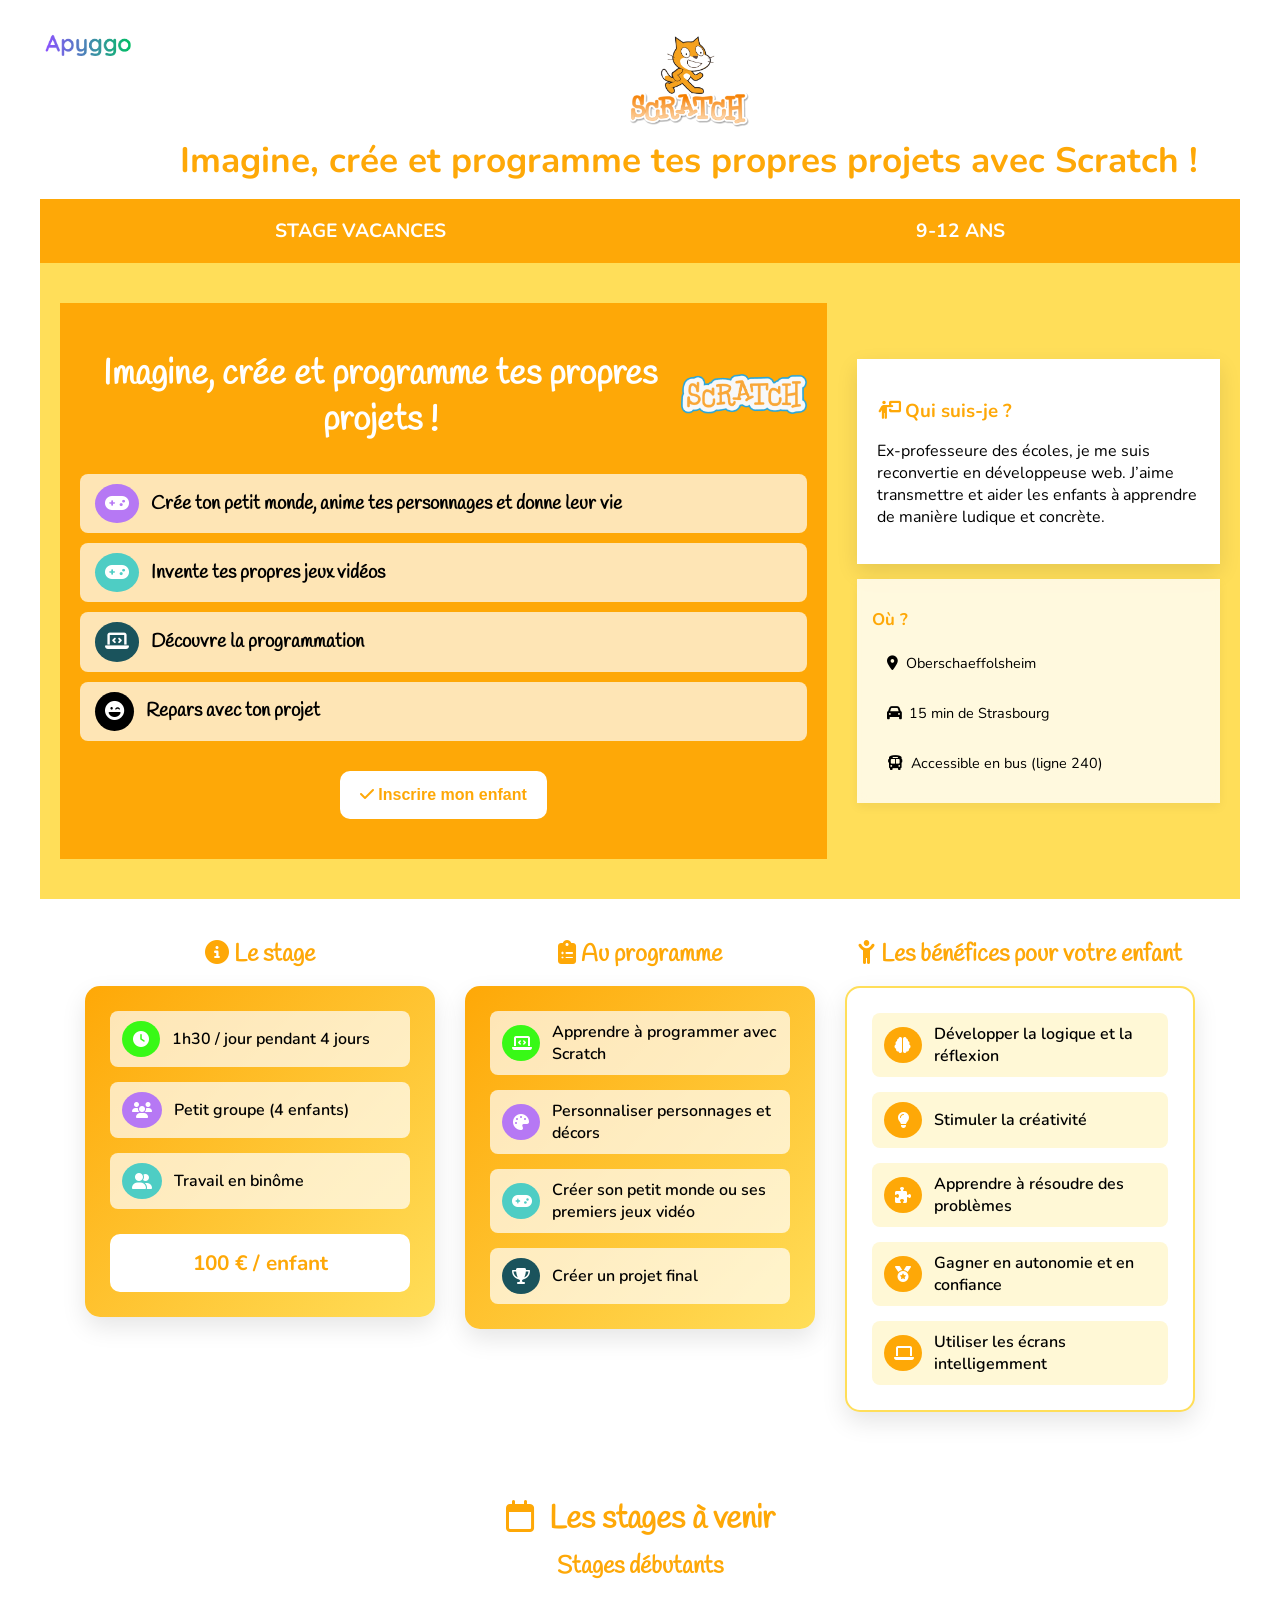
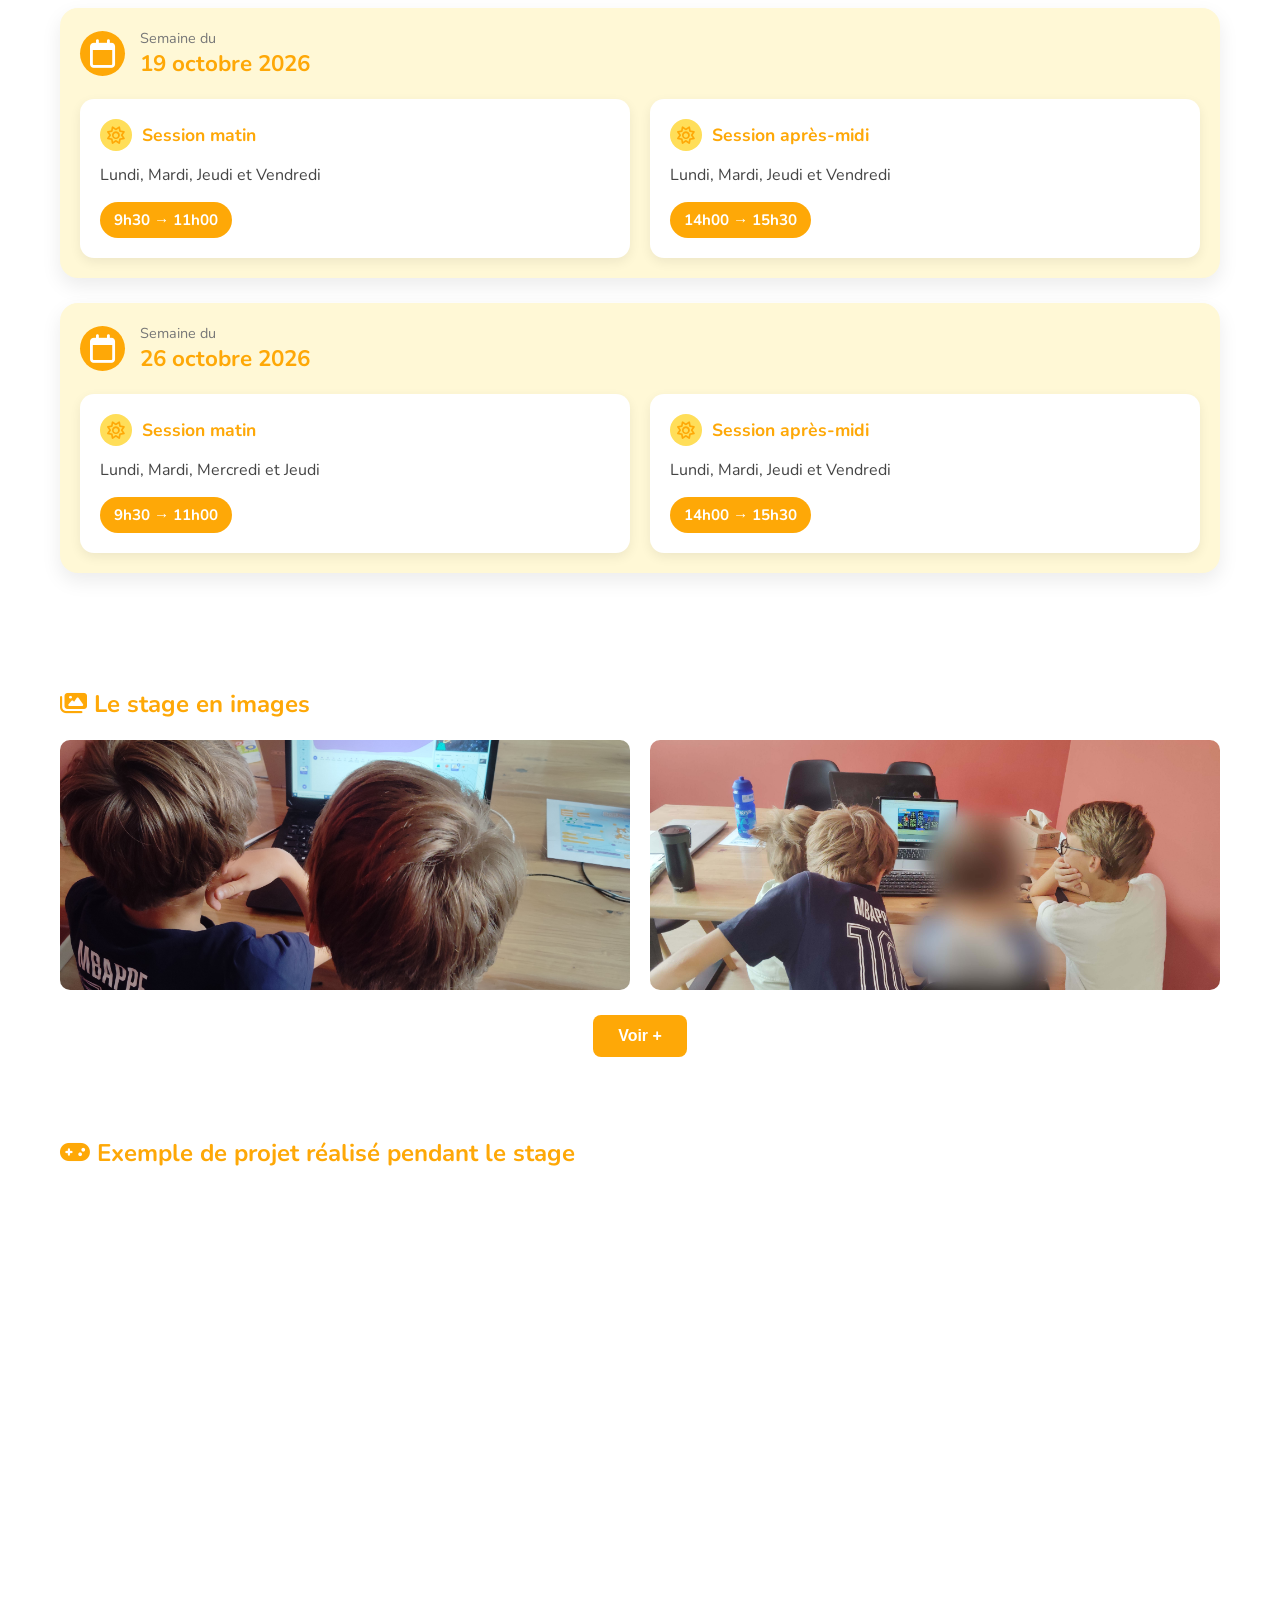
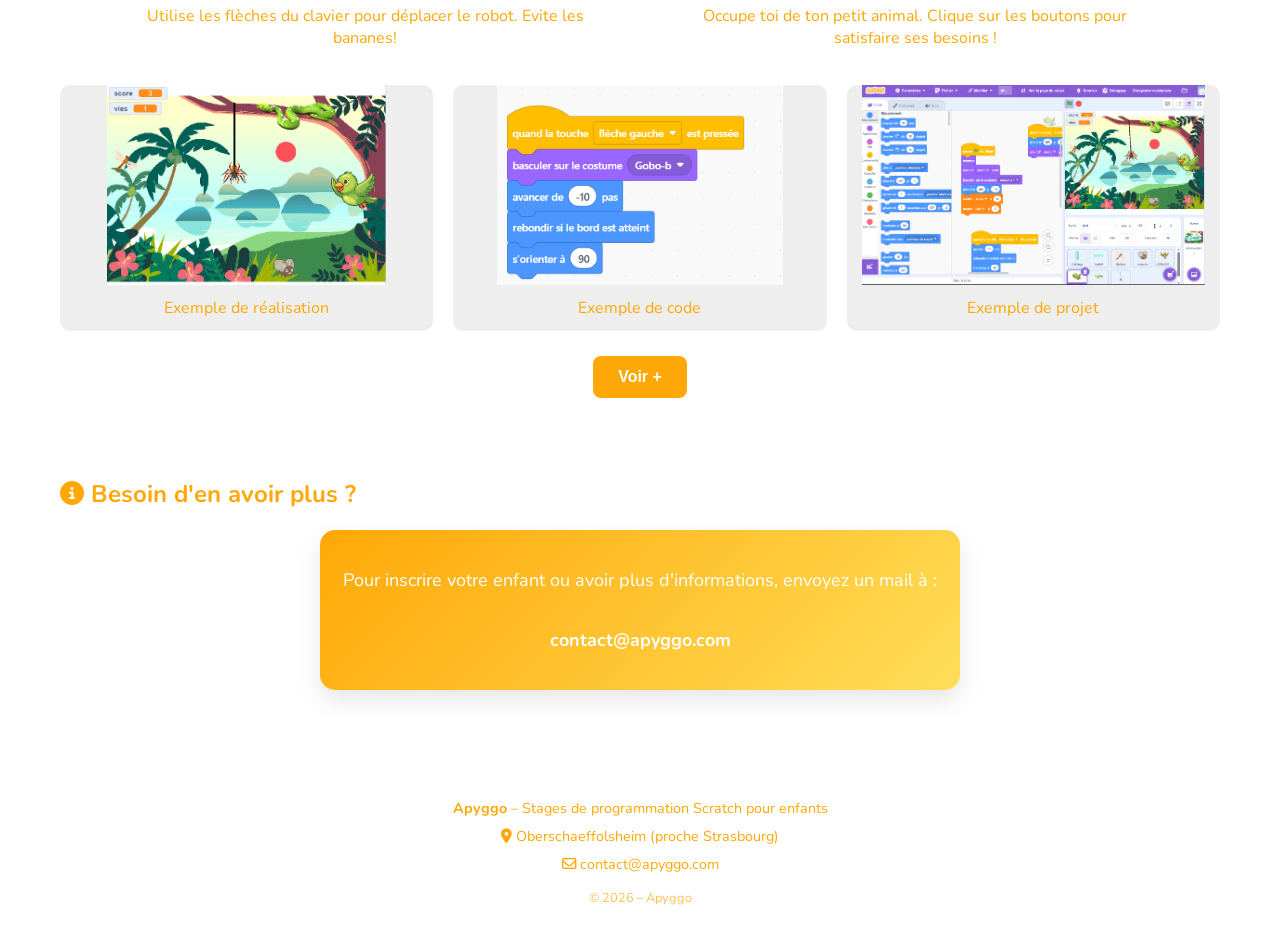
==== commit cb1b9732: "ajout jeux" ====
--- a/stages-scratch/index.html
+++ b/stages-scratch/index.html
@@ -35,7 +35,7 @@
         </div>
         <div class="titre">
             <img src="logo_scratch.png" height="100px">
-            <h1>Crée tes jeux vidéos avec Scratch !</h1>
+            <h1>Imagine, crée et programme tes propres projets avec Scratch !</h1>
         </div>
     </div>
     
@@ -48,9 +48,10 @@
 <section class="hero">
     <div class="col_1">
         <div class="hero_title">
-        <h2>Apprends à créer tes jeux vidéo !</h2><img src="logo_text.png" height="40px"/>
-</div>
-        <p class="item"><i class="fa-solid fa-gamepad"></i> Crée tes propres jeux</p>
+        <h2>Imagine, crée et programme tes propres projets !</h2><img src="logo_text.png" height="40px"/>
+</div>
+        <p class="item"><i class="fa-solid fa-gamepad"></i> Crée ton petit monde, anime tes personnages et donne leur vie</p>
+        <p class="item"><i class="fa-solid fa-gamepad"></i> Invente tes propres jeux vidéos</p>
         <p class="item"><i class="fa-solid fa-laptop-code"></i> Découvre la programmation</p>
         <p class="item"><i class="fa-solid fa-face-laugh-wink"></i> Repars avec ton projet</p>
 
@@ -122,7 +123,7 @@
 
     <div class="item">
         <i class="fa-solid fa-gamepad"></i>
-        <span>Créer ses premiers jeux vidéo</span>
+        <span>Créer son petit monde ou ses premiers jeux vidéo</span>
     </div>
 
     <div class="item">
@@ -271,14 +272,35 @@
         <i class="fa-solid fa-gamepad"></i>
         Exemple de projet réalisé pendant le stage
     </h2>
-
-    <div class="video-demo">
-        <video autoplay muted loop playsinline preload="metadata">
-            <source src="video_jeu.mp4" type="video/mp4">
-            Votre navigateur ne supporte pas la lecture vidéo.
-        </video>
-        <p>Vidéo d'un jeu créé avec Scratch</p>
-    </div>
+    <div class="projets_realises">
+        <div class="game_to_play">
+            <iframe
+                src="https://scratch.mit.edu/projects/1370130080/embed"
+                allowtransparency="true"
+
+                frameborder="0"
+                scrolling="no"
+                allowfullscreen>
+            </iframe>
+            <p>Utilise les flèches du clavier pour déplacer le robot. Evite les bananes!</p>
+        </div>
+        <div class="game_to_play">
+            <iframe
+                src="https://scratch.mit.edu/projects/1375978244/embed"
+                allowtransparency="true"
+
+                frameborder="0"
+                scrolling="no"
+                allowfullscreen>
+            </iframe>
+            <p>Occupe toi de ton petit animal. Clique sur les boutons pour satisfaire ses besoins !</p>
+        </div>
+    </div>
+    
+
+ 
+        
+ 
 
     <div class="images-projet">
 
--- a/stages-scratch/style.css
+++ b/stages-scratch/style.css
@@ -594,6 +594,10 @@
 /* ============== PROJETS / JEUX SCRATCH =========== */
 /* ================================================= */
 
+
+
+
+
 /*
    Cette partie est indépendante de la galerie du stage.
 */
@@ -1008,18 +1012,37 @@
 /* ======================= VIDEO =================== */
 /* ================================================= */
 
-.video-demo {
+.projets_realises {
+    display: flex;
+    flex-wrap: wrap;
+    justify-content: center;
+    gap: 2rem;
+    width: 100%;
+    max-width: 1100px;
+    margin: 0 auto;
+    padding: 0 1rem;
+    box-sizing: border-box;
+}
+
+.game_to_play {
+    width: 100%;
     max-width: 500px;
-
-    margin: 0 auto 2rem;
-
+    margin: 0 auto;
+    border-radius: 20px;
+    overflow: hidden;
     text-align: center;
 }
 
-.video-demo video {
+.game_to_play iframe {
+    display: block;
     width: 100%;
-
-    border-radius: 12px;
-
-    box-shadow: 0 4px 12px rgba(0,0,0,.15);
+    aspect-ratio: 5 / 4;
+    height: auto;
+    border: none;
+}
+
+.game_to_play p {
+    margin: 1rem 0;
+    padding: 0 0.5rem;
+    text-align: center;
 }
